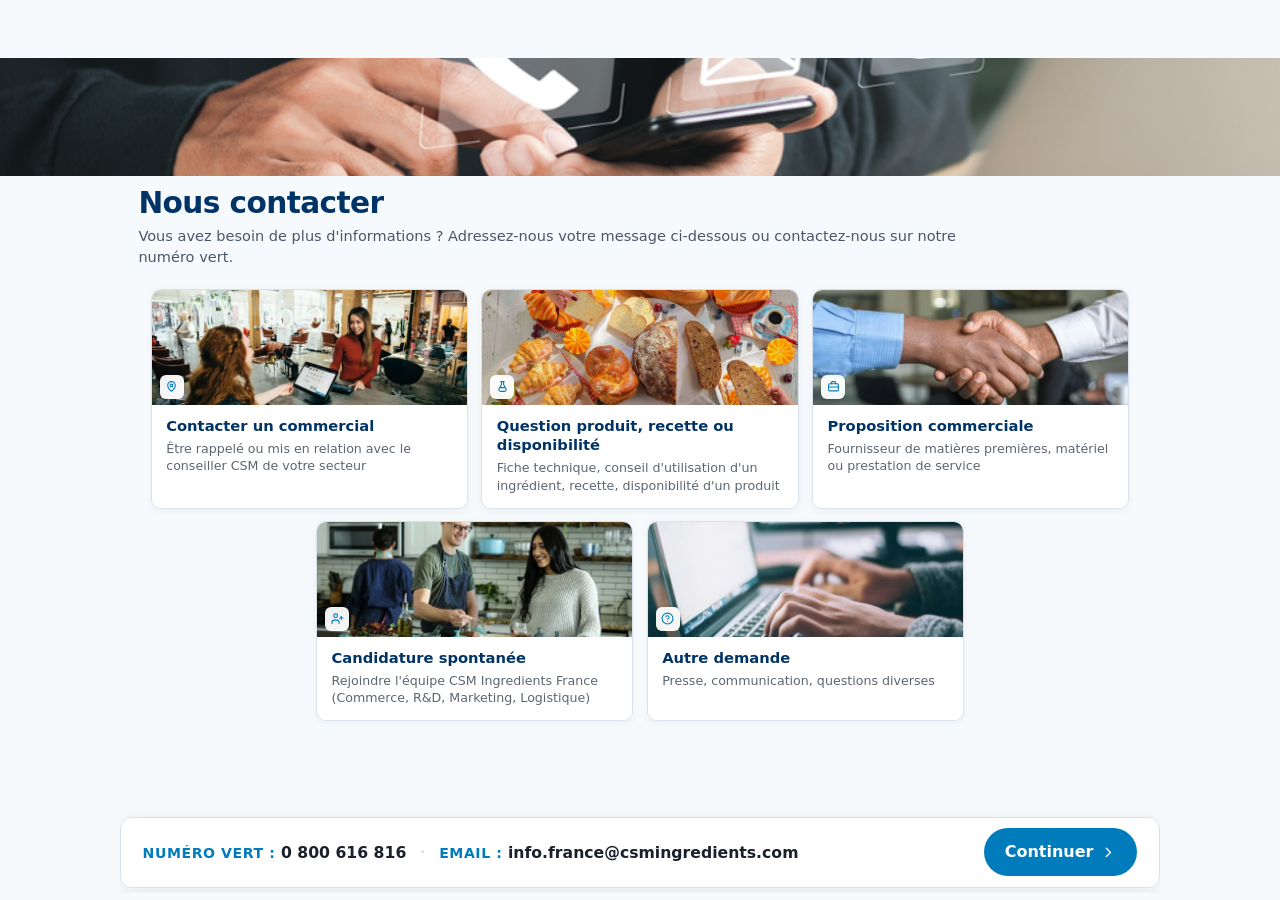
==== contact.html @ 2a38fa0f "Mise à jour formulaire CSM sans carte avec clé Web3Forms" ====
<!DOCTYPE html>
<html lang="fr">
<head>
  <meta charset="UTF-8" />
  <meta name="viewport" content="width=device-width, initial-scale=1.0" />
  <title>Contact | CSM Ingredients France</title>
  <link rel="stylesheet" href="css/contact-form.css?v=prod-60" />
      <style>
    /* Vue Desktop : Tout tient dans la hauteur de l'écran (100vh).
       ZÉRO double scroll de la page : tout est visible directement. */
    @media (min-width: 769px) {
      html, body {
        min-height: 100vh;
        margin: 0;
        padding: 0;
        overflow-x: hidden;
        overflow-y: auto;
      }

      body {
        display: flex;
        flex-direction: column;
        box-sizing: border-box;
      }

      /* Espace vide réservé pour anticiper le header du site CSM (~58px) */
      .csm-site-header-space {
        height: 58px;
        flex-shrink: 0;
        width: 100%;
        background: transparent;
      }

      .csm-contact-hero {
        flex-shrink: 0;
        width: 100%;
        margin: 0;
        overflow: hidden;
      }

      .csm-contact-hero img {
        width: 100%;
        height: 118px; /* Bannière compacte et soignée */
        object-fit: cover;
        object-position: center;
        display: block;
      }

      .csm-contact-page-container {
        flex: 1 1 auto;
        min-height: 0;
        display: flex;
        flex-direction: column;
        max-width: 1080px;
        width: 100%;
        margin: 0 auto;
        padding: 0.45rem 1.25rem 0.45rem; /* Espace modéré et propre sous la bannière */
        box-sizing: border-box;
      }

      #csm-contact-form-root {
        flex: 1 1 auto;
        min-height: 0;
        display: flex;
        flex-direction: column;
        justify-content: center;
        overflow-y: auto;
      }
    }

    @media (min-width: 769px) and (max-height: 820px) {
      .csm-site-header-space {
        height: 32px;
      }
      .csm-contact-hero img {
        height: 75px;
      }
      .csm-contact-page-container {
        padding: 0.2rem 1rem 0.35rem;
      }
    }

    @media (min-width: 769px) and (max-height: 680px) {
      .csm-site-header-space {
        height: 14px;
      }
      .csm-contact-hero img {
        height: 55px;
      }
      .csm-contact-page-container {
        padding: 0.1rem 0.75rem 0.25rem;
      }
    }

    /* Vue Mobile (< 768px) : Défilement naturel au toucher */
    @media (max-width: 768px) {
      .csm-site-header-space {
        height: 0;
        display: none;
      }

      html, body {
        height: auto !important;
        min-height: 100% !important;
        max-height: none !important;
        overflow-x: hidden !important;
        overflow-y: auto !important;
        -webkit-overflow-scrolling: touch !important;
      }

      .csm-contact-hero {
        width: 100%;
        margin: 0 0 0.85rem 0;
        overflow: hidden;
      }

      .csm-contact-hero img {
        width: 100%;
        height: 130px;
        object-fit: cover;
        object-position: center;
        display: block;
      }

      .csm-contact-page-container {
        max-width: 1080px;
        width: 100%;
        margin: 0 auto;
        padding: 0 0.85rem 2rem;
        box-sizing: border-box;
      }
    }
  </style>
</head>
<body>
  <!-- Espace réservé pour anticiper le header du site CSM (~58px) -->
  <div class="csm-site-header-space" aria-hidden="true"></div>

  <!-- 1. En-tête fidèle au site officiel csmingredients.com/france (~60px) -->
  <div class="csm-contact-hero">
    <img src="assets/laptop-contact-form.webp" onerror="this.onerror=null;this.src='assets/contact-banner.png'" alt="CSM Ingredients France - Contact" />
  </div>

  <div class="csm-contact-page-container">
    <!-- Formulaire interactif et carte commerciale -->
    <main id="csm-contact-form-root" data-web3forms-key="30a6ee65-e232-4c5a-8c8c-4e7c9570872c" aria-label="Formulaire de contact CSM Ingredients"></main>
  </div>

  <script>
    // Avertissement si le fichier est ouvert en local sans serveur web
    if (window.location.protocol === 'file:') {
      const warning = document.createElement('div');
      warning.style.cssText = 'margin:1.5rem auto;max-width:1040px;padding:1rem 1.25rem;border:1px solid #b00020;border-radius:10px;background:#fff5f5;color:#7a0015;font-size:0.95rem;line-height:1.5;';
      warning.innerHTML = '<strong>Important :</strong> En ouvrant le fichier directement par double-clic (protocole <code>file://</code>), le navigateur bloque les scripts et les données JSON par sécurité.<br>' +
        'Pour tester en local : lancez <code>demarrer-serveur.bat</code> puis ouvrez <a href="http://127.0.0.1:3000/contact.html" style="color:#b00020;font-weight:700;">http://127.0.0.1:3000/contact.html</a>.';
      document.querySelector('.csm-contact-page-container')?.prepend(warning);
    }
  </script>

  <script type="module">
    if (window.location.protocol === 'file:') throw new Error('Utilisez un serveur local pour tester');

    import { ContactForm } from './js/form.js?v=prod-60';

    async function bootstrap() {
      const configRes = await fetch('data/form-config.json', { cache: 'no-store' }).catch(() => null);
      const config = configRes && configRes.ok ? await configRes.json().catch(() => null) : null;

      const formRoot = document.getElementById('csm-contact-form-root');

      const params = new URLSearchParams(window.location.search);
      let submitUrl = formRoot.dataset.submitUrl || params.get('submitUrl') || params.get('endpoint') || '';
      const web3formsKey = formRoot.dataset.web3formsKey || params.get('key') || params.get('web3forms_key') || params.get('access_key') || '30a6ee65-e232-4c5a-8c8c-4e7c9570872c';
      if (web3formsKey && !submitUrl) {
        submitUrl = 'https://api.web3forms.com/submit';
      }
      const clientLookupUrl = formRoot.dataset.clientLookupUrl || params.get('clientLookupUrl') || params.get('lookupUrl') || '';

      const form = new ContactForm(formRoot, {}, null, { submitUrl, web3formsKey, config, clientLookupUrl });
      form.init();
    }

    bootstrap().catch((err) => {
      console.error('[CSM Contact]', err);
      document.getElementById('csm-contact-form-root').innerHTML =
        '<p role="alert">Le formulaire est momentanément indisponible. Merci de nous contacter directement au 0 800 616 816.</p>';
    });
  </script>
</body>
</html>
---- css/contact-form.css ----
:root {
  --csm-blue: #007cbd;
  --csm-blue-dark: #005a8f;
  --csm-blue-soft: #eef6fb;
  --csm-green: #2e9a4c;
  --csm-green-dark: #1e7538;
  --csm-green-soft: #e8f6ec;
  --csm-technico: #e8b422;
  --csm-technico-dark: #8d6a00;
  --csm-technico-soft: #fbf4d4;
  --csm-chef: #003c61;
  --csm-chef-dark: #002238;
  --csm-chef-soft: #e0f2fe;
  --csm-map-bg: #edf2f7;
  --csm-text: #1a1a1a;
  --csm-muted: #5c6670;
  --csm-border: #d9e2ea;
  --csm-bg: #f7fafc;
  --csm-white: #ffffff;
  --csm-error: #b00020;
  --csm-error-soft: #fdecee;
  --csm-radius: 12px;
  --csm-shadow: 0 8px 24px rgba(0, 44, 73, 0.08);
  --csm-font: "Segoe UI", system-ui, -apple-system, sans-serif;
}

*,
*::before,
*::after {
  box-sizing: border-box;
}

body {
  margin: 0;
  font-family: var(--csm-font);
  color: var(--csm-text);
  background: var(--csm-bg);
  line-height: 1.5;
  -webkit-font-smoothing: auto;
  -moz-osx-font-smoothing: auto;
}

.csm-page {
  max-width: 1200px;
  margin: 0 auto;
  padding: 2rem 1.25rem 4rem;
}

.csm-page__brand {
  display: flex;
  align-items: center;
  gap: 1rem;
  margin-bottom: 2rem;
}

.csm-page__brand img {
  height: 40px;
}

.csm-page__brand p {
  margin: 0;
  color: var(--csm-muted);
  font-size: 0.95rem;
}

.csm-layout {
  display: grid;
  gap: 2rem;
}

@media (min-width: 960px) {
  .csm-layout {
    grid-template-columns: 1fr 320px;
    align-items: start;
  }
}

/* Panneau in-page (pas une popup overlay) */
/* Panneau in-page (sans fond blanc global) */
.csm-modal {
  width: 100%;
  max-width: 1040px;
  margin: 0 auto;
  background: transparent;
  border: none;
  border-radius: 0;
  display: flex;
  flex-direction: column;
  flex: 1 1 auto;
  min-height: 0;
}

.csm-modal::before {
  display: none;
}

.csm-icon {
  width: 1.15rem;
  height: 1.15rem;
  display: block;
  flex-shrink: 0;
}

.csm-modal--wide {
  max-width: 1040px;
}

.csm-modal--success {
  flex: 0 0 auto !important;
  min-height: auto !important;
  width: 100%;
  max-width: 540px;
  margin: 0.5rem auto 1.5rem !important;
  padding: 1.15rem 1.4rem 1.25rem;
  background: var(--csm-white);
  border: 1px solid var(--csm-border);
  border-radius: var(--csm-radius);
  box-shadow: 0 4px 20px rgba(0, 0, 0, 0.06);
  box-sizing: border-box;
  overflow: visible;
}

.csm-contact-form {
  position: relative;
  display: flex;
  flex-direction: column;
  flex: 1 1 auto;
  min-height: 0;
}

.csm-hp {
  position: absolute;
  width: 1px;
  height: 1px;
  padding: 0;
  margin: -1px;
  overflow: hidden;
  clip: rect(0, 0, 0, 0);
  white-space: nowrap;
  border: 0;
}

.csm-wizard__body {
  flex: 1 1 auto;
  min-height: 0;
  max-height: min(540px, calc(100vh - 280px));
  padding: 0.35rem 1.15rem 0.35rem 1.15rem;
  overflow-y: auto;
  overflow-x: hidden;
  scroll-behavior: smooth;
  overscroll-behavior-y: auto;
}

/* Scrollbar raffinée pour le défilement interne */
.csm-wizard__body::-webkit-scrollbar {
  width: 6px;
}
.csm-wizard__body::-webkit-scrollbar-track {
  background: #f1f5f9;
  border-radius: 4px;
}
.csm-wizard__body::-webkit-scrollbar-thumb {
  background: #cbd5e1;
  border-radius: 4px;
}
.csm-wizard__body::-webkit-scrollbar-thumb:hover {
  background: #94a3b8;
}

.csm-wizard__body--map {
  display: flex;
  flex-direction: column;
  padding: 0.15rem 0.85rem 0.25rem;
  overflow: hidden;
  flex: 1 1 auto;
  min-height: 0;
  height: min(540px, calc(100vh - 280px));
  max-height: min(540px, calc(100vh - 280px));
}

.csm-wizard__body--map .csm-wizard__step {
  display: flex;
  flex-direction: column;
  height: 100%;
  min-height: 0;
  flex: 1 1 auto;
}

.csm-wizard__footer {
  position: sticky;
  bottom: 0.25rem;
  z-index: 45;
  display: flex;
  justify-content: space-between;
  align-items: center;
  flex-wrap: nowrap;
  gap: 1.25rem;
  padding: 0.65rem 1.35rem;
  margin-top: 0.25rem;
  margin-bottom: 0.15rem;
  border: 1.5px solid var(--csm-border);
  border-radius: var(--csm-radius);
  background: rgba(255, 255, 255, 0.98);
  backdrop-filter: blur(10px);
  -webkit-backdrop-filter: blur(10px);
  box-shadow: 0 4px 18px rgba(0, 44, 73, 0.08);
  opacity: 1;
  transition: box-shadow 0.25s ease, border-color 0.25s ease;
}

.csm-wizard__footer:hover,
.csm-wizard__footer:focus-within,
.csm-wizard__footer:active {
  opacity: 1;
  box-shadow: 0 10px 28px rgba(0, 44, 73, 0.14);
  border-color: #b5c7d5;
}

.csm-footer-quick-contact {
  display: flex;
  align-items: center;
  flex-wrap: nowrap;
  white-space: nowrap;
  gap: 0.65rem 0.85rem;
  font-size: 0.92rem;
  color: var(--csm-muted);
  flex-shrink: 1;
  min-width: 0;
}

.csm-footer-item {
  display: inline-flex;
  align-items: baseline;
  gap: 0.35rem;
  white-space: nowrap;
  flex-shrink: 1;
}

.csm-footer-label {
  font-weight: 700;
  color: #007cbd;
  font-size: 0.88rem;
  text-transform: uppercase;
  letter-spacing: 0.04em;
  white-space: nowrap;
}

.csm-footer-link {
  color: #1a202c;
  font-weight: 700;
  text-decoration: none;
  font-size: 0.98rem;
  white-space: nowrap;
  transition: color 0.15s ease;
}

.csm-footer-link:hover {
  color: #005a8f;
  text-decoration: underline;
}

.csm-footer-sub {
  font-size: 0.8rem;
  color: #718096;
  white-space: nowrap;
}

.csm-footer-sep {
  color: var(--csm-border);
  font-weight: bold;
}

.csm-footer-actions {
  display: flex;
  align-items: center;
  gap: 0.65rem;
  margin-left: auto;
  flex-shrink: 0;
  white-space: nowrap;
}

.csm-wizard__progress {
  display: flex;
  align-items: center;
  gap: 0;
  margin-top: 0.15rem;
}

.csm-wizard__dot {
  width: 10px;
  height: 10px;
  border-radius: 50%;
  background: var(--csm-border);
  flex-shrink: 0;
  border: none;
  padding: 0;
  display: inline-block;
}

.csm-wizard__dot.is-done {
  background: var(--csm-blue);
  cursor: pointer;
  position: relative;
  transition: transform 0.15s ease, background 0.15s ease, box-shadow 0.15s ease;
}

/* Zone cliquable élargie */
.csm-wizard__dot.is-done::before {
  content: "";
  position: absolute;
  top: -8px;
  left: -8px;
  right: -8px;
  bottom: -8px;
}

.csm-wizard__dot.is-done:hover {
  transform: scale(1.4);
  background: var(--csm-blue-dark);
  box-shadow: 0 0 0 4px rgba(0, 124, 189, 0.25);
}

.csm-wizard__dot.is-done:focus-visible {
  outline: 2px solid var(--csm-blue);
  outline-offset: 2px;
}

.csm-wizard__dot.is-active {
  width: 11px;
  height: 11px;
  background: var(--csm-blue);
  box-shadow: 0 0 0 4px rgba(0, 124, 189, 0.22);
}

.csm-wizard__connector {
  width: 1.35rem;
  height: 2px;
  margin: 0 0.2rem;
  background: var(--csm-border);
  flex-shrink: 0;
}

.csm-wizard__connector.is-done {
  background: var(--csm-blue);
}

.csm-wizard__step-label {
  margin: 0.25rem 0 0;
  font-size: 0.95rem;
  font-weight: 600;
  color: #374151;
}

.csm-wizard__step--forward {
  animation: csm-step-in 0.28s ease-out;
}

.csm-wizard__step--back {
  animation: csm-step-back 0.28s ease-out;
}

@keyframes csm-step-in {
  from { opacity: 0; transform: translateX(12px); }
  to { opacity: 1; transform: none; }
}

@keyframes csm-step-back {
  from { opacity: 0; transform: translateX(-12px); }
  to { opacity: 1; transform: none; }
}

.csm-step-stack {
  display: grid;
  gap: 1rem;
}

.csm-field--inline input {
  max-width: 10rem;
}

.csm-field--compact {
  margin-top: 0.75rem;
}

.csm-wizard__step-name {
  color: var(--csm-blue-dark);
  font-weight: 600;
}

.visually-hidden {
  position: absolute;
  width: 1px;
  height: 1px;
  padding: 0;
  margin: -1px;
  overflow: hidden;
  clip: rect(0, 0, 0, 0);
  border: 0;
}

.csm-contact-form__header {
  padding: 0.15rem 1.15rem 0.15rem;
  flex-shrink: 0;
  border-bottom: none;
}

.csm-contact-form__heading {
  display: flex;
  flex-direction: column;
  align-items: flex-start;
  min-width: 0;
  width: 100%;
}

.csm-contact-form__title-row {
  display: flex;
  align-items: center;
  justify-content: space-between;
  width: 100%;
  gap: 1rem;
  margin-bottom: 0.35rem;
}

.csm-contact-form__title-row .csm-form-main-title {
  margin: 0;
}

.csm-btn-back-header {
  display: inline-flex;
  align-items: center;
  gap: 0.45rem;
  padding: 0.45rem 0.95rem;
  font-size: 0.92rem;
  font-weight: 600;
  color: #003366;
  background: #f0f5fa;
  border: 1px solid #c9d8e5;
  border-radius: var(--csm-radius-sm);
  cursor: pointer;
  transition: all 0.2s ease;
  white-space: nowrap;
}

.csm-btn-back-header:hover {
  background: #e2edf7;
  color: #002244;
  border-color: #a8c1d8;
  transform: translateX(-2px);
}

.csm-btn-back-header svg {
  width: 1.05rem;
  height: 1.05rem;
}

.csm-form-main-title {
  margin: 0 0 0.25rem 0;
  font-size: 1.85rem;
  font-weight: 700;
  line-height: 1.2;
  color: #003366;
  letter-spacing: -0.02em;
}

.csm-contact-form__intro {
  margin: 0 0 0.2rem 0;
  font-size: 0.91rem;
  color: #4a5568;
  line-height: 1.45;
  max-width: 850px;
}

.csm-contact-form__hint {
  margin: 0;
  color: var(--csm-muted);
}

.csm-contact-form__section {
  border: 0;
  margin: 0.4rem 0 0;
  padding: 0;
}

.csm-contact-form__section legend {
  font-weight: 600;
  font-size: 1.05rem;
  margin-bottom: 0.85rem;
  padding: 0;
}

/* ==========================================================================
   Grille visuelle élégante des 5 cartes d'introduction
   Image en haut, titre au milieu, description en bas sur fond blanc
   ========================================================================== */
.csm-intent-grid {
  display: grid;
  gap: 0.75rem;
  grid-template-columns: repeat(auto-fit, minmax(210px, 1fr));
}

.csm-intent-grid--compact {
  grid-template-columns: 1fr;
  gap: 0.5rem;
}

.csm-intent-grid--compact .csm-intent-card {
  padding: 0.85rem 1rem;
}

.csm-intent-grid--topics {
  grid-template-columns: 1fr;
  gap: 0.45rem;
}

@media (min-width: 560px) {
  .csm-intent-grid--topics {
    grid-template-columns: repeat(2, minmax(0, 1fr));
  }
}

@media (min-width: 860px) {
  .csm-intent-grid--topics {
    grid-template-columns: repeat(3, minmax(0, 1fr));
  }
}

.csm-intent-grid--topics .csm-intent-card {
  padding: 0.75rem 0.9rem;
  min-width: 0;
}

.csm-intent-grid--topics .csm-intent-card__desc {
  font-size: 0.8rem;
  line-height: 1.35;
}

.csm-intent-card {
  position: relative;
  display: flex;
  align-items: flex-start;
  gap: 0.75rem;
  padding: 1rem;
  border: 1.5px solid var(--csm-border);
  border-radius: var(--csm-radius);
  cursor: pointer;
  transition: border-color 0.15s ease, background 0.15s ease, box-shadow 0.15s ease;
  background: var(--csm-white);
}

.csm-intent-card:hover {
  border-color: var(--csm-blue);
  box-shadow: 0 4px 12px rgba(0, 124, 189, 0.08);
}

.csm-intent-card.is-selected {
  border-color: var(--csm-blue);
  background: var(--csm-blue-soft);
  box-shadow: none;
}

.csm-intent-card input {
  position: absolute;
  opacity: 0;
  inset: 0;
  cursor: pointer;
}

.csm-intent-card:focus-within {
  outline: 2px solid var(--csm-blue);
  outline-offset: 2px;
}

.csm-intent-card__icon {
  width: 2.25rem;
  height: 2.25rem;
  border-radius: 8px;
  background: var(--csm-blue-soft);
  color: var(--csm-blue);
  display: grid;
  place-items: center;
  flex-shrink: 0;
}

.csm-intent-card.is-selected .csm-intent-card__icon {
  background: var(--csm-blue);
  color: var(--csm-white);
}

.csm-intent-card__icon .csm-icon,
.csm-mode-card__icon .csm-icon {
  width: 1.2rem;
  height: 1.2rem;
}

.csm-intent-card__text {
  display: grid;
  gap: 0.15rem;
  min-width: 0;
}

.csm-intent-card__label {
  font-weight: 600;
  line-height: 1.3;
}

.csm-intent-card__desc {
  font-size: 0.875rem;
  color: var(--csm-muted);
}


/* ==========================================================================
   Grille visuelle des 5 cartes d'introduction en 3 - 2
   Moins haut, plus large, centré et compact pour tenir parfaitement dans l'écran
   ========================================================================== */
.csm-intent-grid--visual {
  display: flex;
  flex-wrap: wrap;
  justify-content: center;
  gap: 0.75rem 0.85rem;
  margin-top: 0.25rem;
  max-width: 980px;
  margin-left: auto;
  margin-right: auto;
  width: 100%;
  box-sizing: border-box;
}

label.csm-intent-card.csm-intent-card--visual,
.csm-intent-card--visual {
  position: relative;
  display: flex !important;
  flex-direction: column !important;
  align-items: stretch !important;
  gap: 0 !important;
  padding: 0 !important;
  margin: 0 !important;
  flex: 0 0 calc(33.333% - 0.6rem);
  max-width: calc(33.333% - 0.6rem);
  width: calc(33.333% - 0.6rem);
  border: 1.5px solid var(--csm-border);
  border-radius: 10px;
  background: #ffffff !important;
  cursor: pointer;
  overflow: hidden !important;
  box-shadow: 0 2px 8px rgba(0, 44, 73, 0.05);
  transition: transform 0.2s ease, border-color 0.2s ease, box-shadow 0.2s ease;
  user-select: none;
  box-sizing: border-box;
}

label.csm-intent-card.csm-intent-card--visual:hover,
.csm-intent-card--visual:hover {
  transform: translateY(-3px);
  border-color: var(--csm-blue, #007cbd) !important;
  box-shadow: 0 8px 20px rgba(0, 124, 189, 0.16) !important;
}

label.csm-intent-card.csm-intent-card--visual.is-selected,
.csm-intent-card--visual.is-selected {
  border-color: var(--csm-blue, #007cbd) !important;
  background: #ffffff !important;
  box-shadow: 0 0 0 3px rgba(0, 124, 189, 0.26), 0 6px 18px rgba(0, 124, 189, 0.14) !important;
}

label.csm-intent-card.csm-intent-card--visual input,
.csm-intent-card--visual input {
  position: absolute;
  opacity: 0;
  inset: 0;
  cursor: pointer;
  z-index: 5;
}

.csm-intent-card--visual .csm-intent-card__media {
  position: relative;
  width: 100%;
  height: 115px;
  margin: 0;
  padding: 0;
  background: #e2e8f0;
  overflow: hidden;
  flex-shrink: 0;
  border-top-left-radius: 8.5px;
  border-top-right-radius: 8.5px;
}

.csm-intent-card--visual .csm-intent-card__img {
  width: 100%;
  height: 100%;
  object-fit: cover;
  object-position: center;
  display: block;
  margin: 0;
  padding: 0;
  border: 0;
  transition: transform 0.3s ease;
}

.csm-intent-card--visual:hover .csm-intent-card__img {
  transform: scale(1.05);
}

.csm-intent-card--visual .csm-intent-card__media-badge {
  position: absolute;
  bottom: 6px;
  left: 8px;
  z-index: 2;
  display: inline-flex;
  align-items: center;
  justify-content: center;
  width: 24px;
  height: 24px;
  border-radius: 6px;
  background: rgba(255, 255, 255, 0.95);
  color: var(--csm-blue, #007cbd);
  box-shadow: 0 2px 6px rgba(0, 0, 0, 0.16);
  backdrop-filter: blur(4px);
}

.csm-intent-card--visual .csm-intent-card__media-badge .csm-icon {
  width: 13px;
  height: 13px;
}

.csm-intent-card--visual .csm-intent-card__check {
  position: absolute;
  top: 6px;
  right: 8px;
  z-index: 3;
  display: none;
  align-items: center;
  justify-content: center;
  width: 22px;
  height: 22px;
  border-radius: 50%;
  background: var(--csm-blue, #007cbd);
  color: #ffffff;
  box-shadow: 0 2px 8px rgba(0, 0, 0, 0.25);
}

.csm-intent-card--visual .csm-intent-card__check .csm-icon {
  width: 13px;
  height: 13px;
}

.csm-intent-card--visual.is-selected .csm-intent-card__check {
  display: inline-flex;
}

.csm-intent-card--visual .csm-intent-card__body {
  display: flex;
  flex-direction: column;
  padding: 0.70rem 0.90rem 0.85rem;
  background: #ffffff !important;
  flex: 1 1 auto;
  box-sizing: border-box;
}

.csm-intent-card--visual .csm-intent-card__label {
  font-size: 0.92rem;
  font-weight: 700;
  color: #003366;
  line-height: 1.3;
  margin: 0 0 0.3rem 0;
  transition: color 0.18s ease;
}

.csm-intent-card--visual.is-selected .csm-intent-card__label {
  color: var(--csm-blue, #007cbd);
}

.csm-intent-card--visual .csm-intent-card__desc {
  font-size: 0.79rem;
  color: #5c6670;
  line-height: 1.38;
  margin: 0;
}

@media (max-width: 768px) {
  label.csm-intent-card.csm-intent-card--visual,
  .csm-intent-card--visual {
    flex: 0 0 calc(50% - 0.45rem);
    max-width: calc(50% - 0.45rem);
    width: calc(50% - 0.45rem);
  }
}

@media (max-width: 480px) {
  .csm-intent-grid--visual {
    gap: 0.6rem;
  }
  label.csm-intent-card.csm-intent-card--visual,
  .csm-intent-card--visual {
    flex: 0 0 100%;
    max-width: 100%;
    width: 100%;
  }
  .csm-intent-card--visual .csm-intent-card__media {
    height: 85px;
  }
}


.csm-contact-form__dynamic {
  margin-top: 1.5rem;
  display: grid;
  gap: 1.25rem;
}

.csm-field {
  display: flex;
  flex-direction: column;
  gap: 0.25rem;
}

.csm-field[hidden] {
  display: none;
}

.csm-field label {
  font-weight: 600;
  font-size: 0.92rem;
  color: #1e293b;
  margin: 0;
}

.csm-field input,
.csm-field select,
.csm-field textarea {
  width: 100%;
  padding: 0.6rem 0.8rem;
  border: 1.5px solid var(--csm-border);
  border-radius: 8px;
  font: inherit;
  font-size: 0.95rem;
  background: var(--csm-white);
  box-sizing: border-box;
}

.csm-field input:focus,
.csm-field select:focus,
.csm-field textarea:focus {
  outline: 2px solid var(--csm-blue);
  outline-offset: 1px;
  border-color: var(--csm-blue);
}

.csm-field.is-invalid > label {
  color: var(--csm-error);
}

.csm-field.is-invalid input:not([type="checkbox"]):not([type="radio"]),
.csm-field.is-invalid select,
.csm-field.is-invalid textarea {
  border-color: var(--csm-error);
  background: var(--csm-error-soft);
}

.csm-field.is-invalid input:not([type="checkbox"]):not([type="radio"]):focus,
.csm-field.is-invalid select:focus,
.csm-field.is-invalid textarea:focus {
  outline: 2px solid var(--csm-error);
  outline-offset: 1px;
  border-color: var(--csm-error);
}

.csm-field--checkbox.is-invalid label {
  outline: 2px solid var(--csm-error);
  outline-offset: 3px;
  border-radius: 8px;
  background: var(--csm-error-soft);
}

.csm-field--attachments.is-invalid .csm-attachment-drop {
  border-color: var(--csm-error);
  background: var(--csm-error-soft);
}

.csm-intent-grid.is-invalid .csm-intent-card {
  border-color: var(--csm-error);
}

.csm-intent-grid.is-invalid .csm-intent-card:hover {
  border-color: var(--csm-error);
  box-shadow: 0 4px 12px rgba(176, 0, 32, 0.1);
}

.csm-intent-grid.is-invalid .csm-intent-card:focus-within {
  outline: 2px solid var(--csm-error);
}

.csm-contact-mode__choices.is-invalid .csm-mode-card {
  border-color: var(--csm-error);
}

.csm-contact-mode__choices.is-invalid .csm-mode-card:hover {
  border-color: var(--csm-error);
  box-shadow: 0 4px 12px rgba(176, 0, 32, 0.1);
}

.csm-zone-intro.is-invalid > label,
.csm-zone-search-header.is-invalid .csm-zone-search-title {
  color: var(--csm-error);
}

.csm-zone-intro.is-invalid .csm-zone-intro__input,
.csm-zone-search-header.is-invalid .csm-zone-search-input {
  border-color: var(--csm-error);
  background: var(--csm-error-soft);
}

.csm-zone-intro.is-invalid .csm-zone-intro__input:focus {
  outline: 2px solid var(--csm-error);
  outline-offset: 1px;
  border-color: var(--csm-error);
}

.csm-map-container.is-invalid {
  border-color: var(--csm-error);
  box-shadow: 0 0 0 2px rgba(176, 0, 32, 0.18);
}

.csm-field__help {
  margin: 0.2rem 0 0 0;
  font-size: 0.8rem;
  color: #64748b;
  line-height: 1.3;
}

.csm-field--followup {
  margin-top: -0.15rem;
}

.csm-commande-block {
  display: flex;
  flex-direction: column;
  gap: 0.35rem;
}

.csm-commande-block .csm-field__help {
  margin: 0;
}

.csm-optional {
  font-weight: 400;
  color: var(--csm-muted);
  font-size: 0.85em;
}

.csm-field--attachments {
  margin-top: 0.25rem;
}

.csm-attachment-drop {
  position: relative;
  display: flex;
  align-items: center;
  justify-content: center;
  min-height: 3rem;
  margin-top: 0.35rem;
  border: 1.5px dashed var(--csm-border);
  border-radius: 10px;
  background: var(--csm-bg);
  transition: border-color 0.15s ease, background 0.15s ease;
}

.csm-attachment-drop:hover {
  border-color: var(--csm-blue);
  background: #f5fafd;
}

.csm-attachment-drop input[type="file"] {
  position: absolute;
  inset: 0;
  opacity: 0;
  cursor: pointer;
  width: 100%;
  height: 100%;
}

.csm-attachment-drop__label {
  display: inline-flex;
  align-items: center;
  gap: 0.4rem;
  font-size: 0.88rem;
  font-weight: 600;
  color: var(--csm-blue);
  pointer-events: none;
}

.csm-attachment-drop__label .csm-icon {
  width: 1.05rem;
  height: 1.05rem;
}

.csm-attachment-list {
  list-style: none;
  margin: 0.65rem 0 0;
  padding: 0;
  display: grid;
  gap: 0.35rem;
}

.csm-attachment-item {
  display: grid;
  grid-template-columns: auto 1fr auto auto;
  align-items: center;
  gap: 0.45rem;
  padding: 0.45rem 0.55rem;
  border: 1px solid var(--csm-border);
  border-radius: 8px;
  background: var(--csm-white);
  font-size: 0.82rem;
}

.csm-attachment-item__icon .csm-icon {
  width: 1rem;
  height: 1rem;
  color: var(--csm-muted);
}

.csm-attachment-item__name {
  overflow: hidden;
  text-overflow: ellipsis;
  white-space: nowrap;
  min-width: 0;
}

.csm-attachment-item__size {
  color: var(--csm-muted);
  font-size: 0.75rem;
  white-space: nowrap;
}

.csm-attachment-item__remove {
  display: inline-grid;
  place-items: center;
  padding: 0.2rem;
  border: 0;
  background: transparent;
  color: var(--csm-muted);
  cursor: pointer;
  border-radius: 6px;
}

.csm-attachment-item__remove:hover {
  color: var(--csm-blue-dark);
  background: var(--csm-bg);
}

.csm-attachment-item__remove .csm-icon {
  width: 0.95rem;
  height: 0.95rem;
}

.csm-field-row {
  display: grid;
  gap: 1rem;
  grid-template-columns: 1fr 1fr;
}

@media (max-width: 640px) {
  .csm-field-row {
    grid-template-columns: 1fr;
  }
}

.csm-field--checkbox label {
  display: flex;
  gap: 0.6rem;
  align-items: flex-start;
  font-weight: 400;
}

.csm-field--checkbox input {
  width: auto;
  margin-top: 0.2rem;
}

.csm-map-section {
  flex: 1;
  display: flex;
  flex-direction: column;
  min-height: 0;
  gap: 0.5rem;
}

.csm-terrain-main {
  flex: 1 1 auto;
  display: flex;
  flex-direction: column;
  min-height: 0;
  overflow: hidden;
}

.csm-zone-search-header {
  flex-shrink: 0;
  padding: 0.25rem 0.2rem 0.85rem;
  margin-bottom: 0.85rem;
  border-bottom: 1.5px solid var(--csm-border);
}

.csm-zone-search-label {
  display: flex;
  align-items: baseline;
  justify-content: space-between;
  gap: 0.5rem;
  margin-bottom: 0.45rem;
}

.csm-zone-search-title {
  display: inline-flex;
  align-items: center;
  gap: 0.45rem;
  font-weight: 700;
  font-size: 1.02rem;
  color: #1e293b;
}

.csm-zone-search-title .csm-icon {
  width: 1.15rem;
  height: 1.15rem;
  color: var(--csm-blue);
}

.csm-zone-search-input-wrap {
  width: 100%;
}

.csm-zone-search-input {
  width: 100%;
  box-sizing: border-box;
  padding: 0.75rem 0.95rem;
  border: 1.5px solid var(--csm-border);
  border-radius: 8px;
  font: inherit;
  font-size: 1.08rem;
  font-weight: 700;
  color: #0f172a;
  background: var(--csm-white);
  transition: border-color 0.15s ease, box-shadow 0.15s ease;
}

.csm-zone-search-input:focus {
  outline: 2px solid var(--csm-blue);
  outline-offset: 1px;
  border-color: var(--csm-blue);
  box-shadow: 0 0 0 3px rgba(0, 124, 189, 0.12);
}

.csm-zone-intro {
  flex-shrink: 0;
}

.csm-map-legend {
  position: absolute;
  top: auto;
  right: auto;
  bottom: 0.75rem;
  left: 0.75rem;
  z-index: 2;
  display: flex;
  flex-wrap: wrap;
  gap: 0.6rem 1.25rem;
  padding: 0.45rem 0.85rem;
  border: 1px solid #cbd5e1;
  border-radius: 8px;
  background: #ffffff;
  font-size: 0.88rem;
  font-weight: 600;
  color: #334155;
  box-shadow: 0 2px 8px rgba(0, 0, 0, 0.08);
  pointer-events: none;
}

.csm-map-legend__item {
  display: inline-flex;
  align-items: center;
  gap: 0.5rem;
}

.csm-map-legend__dot {
  width: 0.75rem;
  height: 0.75rem;
  border-radius: 50%;
  border: 0;
  box-shadow: 0 1px 3px rgba(0,0,0,0.2);
  flex-shrink: 0;
}

.csm-map-legend__dot--terrain {
  background: var(--csm-green);
}

.csm-map-legend__dot--technico {
  background: var(--csm-technico);
}

.csm-map-legend__dot--chef,
.csm-map-legend__dot--responsable {
  background: var(--csm-chef);
}

.csm-map-stage {
  position: relative;
  flex: 1 1 auto;
  min-height: 0;
  height: 100%;
  border-radius: var(--csm-radius);
}

.csm-map-layer {
  display: none;
  flex-direction: column;
  min-height: 0;
  height: 100%;
  background: var(--csm-white);
  border: 1px solid var(--csm-border);
  border-radius: var(--csm-radius);
  box-shadow: 0 4px 20px rgba(26, 43, 51, 0.06);
  transform: none !important;
  will-change: auto !important;
  backface-visibility: visible !important;
}

.csm-map-section--view-terrain .csm-map-layer--terrain {
  display: flex;
  pointer-events: auto;
}

.csm-map-section--view-terrain .csm-map-layer--industrie {
  display: none;
  pointer-events: none;
}

.csm-map-section--view-industrie .csm-map-layer--industrie {
  display: flex;
  pointer-events: auto;
  background: #f7f9fa;
}

.csm-map-section--view-industrie .csm-map-layer--terrain {
  display: none;
  pointer-events: none;
}

.csm-map-layout {
  display: grid;
  gap: 0.65rem 1rem;
  grid-template-columns: minmax(0, 1.72fr) minmax(0, 1fr);
  flex: 1 1 auto;
  min-height: 0;
  height: 100%;
  align-items: stretch;
  padding: 0.25rem 0.5rem 0.25rem;
}

.csm-map-frame {
  position: relative;
  min-width: 0;
  min-height: 0;
  height: 100%;
}

.csm-industrie-sheet {
  display: flex;
  flex-direction: column;
  flex: 1;
  min-height: 0;
  overflow: auto;
  padding: 0.7rem 0.85rem 0.85rem;
}

.csm-industrie-sheet__header {
  flex-shrink: 0;
  padding: 0.2rem 0.5rem 0.75rem;
  text-align: center;
  max-width: 480px;
  margin: 0 auto;
  width: 100%;
}

.csm-industrie-sheet__header .csm-contact-card__label,
.csm-industrie-sheet__header .csm-contact-panel__count {
  text-align: center;
}

.csm-industrie-layout {
  display: flex;
  flex-direction: column;
  gap: 1rem;
  flex: 1;
  min-height: 0;
}

.csm-industrie-layout--single {
  max-width: 480px;
  width: 100%;
  margin: 0 auto;
}

.csm-industrie-layout--single .csm-industrie-group--main .csm-contact-panel__list--industrie {
  display: block;
  grid-template-columns: none;
}

.csm-industrie-layout--single .csm-contact-card {
  max-width: 100%;
}

.csm-industrie-secondary {
  display: grid;
  grid-template-columns: minmax(0, 1fr) minmax(0, 1fr);
  gap: 1.15rem;
  align-items: start;
}

.csm-industrie-group {
  display: flex;
  flex-direction: column;
  min-width: 0;
}

.csm-industrie-group--grands-comptes {
  background: #f0f7ff;
  border: 1.5px solid #bfdbfe;
  border-radius: 12px;
  padding: 1rem 1rem 0.65rem;
}

.csm-industrie-group--grands-comptes .csm-industrie-group__title {
  color: #1d4ed8;
  font-size: 0.95rem;
  font-weight: 800;
  text-transform: uppercase;
  letter-spacing: 0.05em;
  margin: 0 0 0.85rem;
  padding-bottom: 0.45rem;
  border-bottom: 2px solid #93c5fd;
}

.csm-industrie-group--gms {
  background: #faf5ff;
  border: 1.5px solid #e9d5ff;
  border-radius: 12px;
  padding: 1rem 1rem 0.65rem;
}

.csm-industrie-group--gms .csm-industrie-group__title {
  color: #7e22ce;
  font-size: 0.95rem;
  font-weight: 800;
  text-transform: uppercase;
  letter-spacing: 0.05em;
  margin: 0 0 0.85rem;
  padding-bottom: 0.45rem;
  border-bottom: 2px solid #d8b4fe;
}

.csm-industrie-group__title {
  margin: 0 0 0.5rem;
  font-size: 0.95rem;
  font-weight: 800;
  text-transform: uppercase;
  letter-spacing: 0.04em;
  color: #005a8f;
}

.csm-contact-card__label {
  margin: 0 0 0.25rem;
  font-size: 0.92rem;
  font-weight: 800;
  text-transform: uppercase;
  letter-spacing: 0.04em;
  color: #007cbd;
}

.csm-industrie-group--main .csm-contact-panel__list--industrie {
  grid-template-columns: repeat(3, minmax(0, 1fr));
}

.csm-industrie-group .csm-contact-panel__list {
  flex: none;
  overflow: visible;
  min-height: 0;
}

.csm-industrie-group--side .csm-contact-panel__list--industrie {
  grid-template-columns: 1fr;
}

.csm-industrie-sheet--empty {
  display: grid;
  place-items: center;
  height: 100%;
  padding: 2rem;
  text-align: center;
}

@media (max-width: 820px) {
  .csm-map-stage {
    min-height: auto;
  }

  .csm-map-layout {
  display: grid;
  gap: 0.65rem 1rem;
  grid-template-columns: minmax(0, 1.72fr) minmax(0, 1fr);
  flex: 1 1 auto;
  min-height: 0;
  height: 100%;
  align-items: stretch;
  padding: 0.25rem 0.5rem 0.25rem;
}

  .csm-map-layout .csm-contact-panel {
    order: 1;
    width: 100%;
  }

  .csm-map-layout .csm-map-frame {
    order: 2;
    min-height: 240px;
    height: 260px;
  }

  .csm-map-container {
    min-height: 240px;
    height: 260px;
  }

  .csm-contact-panel__list {
    max-height: 380px;
  }

  .csm-contact-panel__list--industrie {
    grid-template-columns: 1fr !important;
  }

  .csm-industrie-layout,
  .csm-industrie-secondary {
    grid-template-columns: 1fr;
  }

  .csm-industrie-secondary {
    display: grid;
  }
}

@media (max-width: 480px) {
  .csm-contact-card__actions-row {
    flex-wrap: nowrap;
    gap: 0.25rem;
  }

  .csm-action-btn--tel {
    flex: 0 1 auto;
    font-size: 0.75rem;
    padding: 0.25rem 0.35rem;
  }

  .csm-btn-callback-cta {
    flex: 1 1 auto;
    min-width: 0;
    font-size: 0.75rem;
    padding: 0.25rem 0.35rem;
  }
}

.csm-map-container {
  background: var(--csm-map-bg);
  border: 1px solid #cbd5e1;
  border-radius: 10px;
  overflow: hidden;
  height: 100%;
  min-height: 0;
  box-shadow: inset 0 1px 3px rgba(0, 0, 0, 0.04);
}

.csm-map-container:focus,
.csm-map-container:focus-within,
.csm-map-container svg:focus {
  outline: none;
}

.csm-map-container,
.csm-map-container svg {
  touch-action: manipulation;
}

.csm-map-container svg {
  display: block;
  width: 100%;
  height: 100%;
  object-fit: contain;
}

.csm-contact-panel__switcher-header {
  margin-bottom: 0.5rem;
  flex-shrink: 0;
}

.csm-switcher-note {
  margin: 0 0 0.35rem 0;
  font-size: 0.78rem;
  font-weight: 600;
  color: var(--csm-muted);
  text-align: center;
}

.csm-industrie-sheet__switcher-header {
  max-width: 380px;
  margin: 0 auto 0.75rem;
  width: 100%;
  flex-shrink: 0;
}

.csm-panel-switcher {
  display: grid;
  grid-template-columns: 1fr 1fr;
  gap: 0.25rem;
  padding: 0.25rem;
  border: 1px solid var(--csm-border);
  border-radius: 9px;
  background: #f1f5f9;
  flex-shrink: 0;
  position: relative;
  z-index: 5;
  margin: 0;
}

.csm-panel-switcher__btn {
  display: inline-flex;
  align-items: center;
  justify-content: center;
  gap: 0.45rem;
  padding: 0.45rem 0.75rem;
  border: 0;
  border-radius: 7px;
  background: transparent;
  font: inherit;
  font-size: 0.88rem;
  font-weight: 700;
  color: #4b5563;
  cursor: pointer;
  transition: all 0.15s ease;
}

.csm-panel-switcher__btn .csm-icon {
  width: 1.05rem;
  height: 1.05rem;
  flex-shrink: 0;
}

.csm-panel-switcher__btn:hover {
  color: var(--csm-blue-dark);
}

.csm-panel-switcher__btn.is-active {
  background: var(--csm-white);
  color: var(--csm-blue-dark);
  box-shadow: 0 1px 4px rgba(26, 43, 51, 0.12);
}

.csm-contact-panel {
  display: flex;
  flex-direction: column;
  min-width: 0;
  min-height: 0;
  height: 100%;
  overflow: hidden;
  border: 0;
  border-radius: 0;
  background: transparent;
}

#terrain-contact-panel-body {
  flex: 1;
  min-height: 0;
  display: flex;
  flex-direction: column;
  overflow: hidden;
}

.csm-contact-panel__section {
  display: flex;
  flex-direction: column;
  flex: 1;
  min-height: 0;
  overflow: hidden;
}

.csm-contact-panel__section--industrie {
  background: #f7f9fa;
}

.csm-contact-panel__section--empty {
  flex: 1;
  display: grid;
  place-items: center;
  padding: 1rem;
  text-align: center;
}

.csm-contact-panel__section--industrie .csm-contact-card__fonction {
  color: #5a6a72;
}

.csm-contact-panel__subsection {
  border-top: 1px dashed var(--csm-border);
  padding-top: 0.45rem;
}

.csm-contact-panel__subsection-title {
  margin: 0 0 0.4rem;
  padding: 0 0.7rem;
  font-size: 0.72rem;
  font-weight: 600;
  text-transform: uppercase;
  letter-spacing: 0.03em;
  color: var(--csm-muted);
}

.csm-contact-card__badge {
  margin: 0.1rem 0 0;
  font-size: 0.68rem;
  font-weight: 700;
  text-transform: uppercase;
  letter-spacing: 0.03em;
  color: var(--csm-blue);
}

.csm-contact-panel__empty {
  display: grid;
  place-items: center;
  justify-items: center;
  padding: 1.5rem 1rem;
  text-align: center;
  gap: 0.6rem;
}

.csm-contact-panel__empty .csm-icon {
  width: 2rem;
  height: 2rem;
  color: var(--csm-blue);
  opacity: 0.85;
}

.csm-contact-panel__empty .csm-contact-form__hint {
  font-size: 0.98rem;
  font-weight: 500;
  color: #334155;
  line-height: 1.5;
  max-width: 320px;
}

.csm-contact-panel__header {
  flex-shrink: 0;
  padding: 0.15rem 0.15rem 0.45rem;
  border-bottom: 0;
}

.csm-contact-panel__count {
  margin: 0;
  font-size: 1rem;
  font-weight: 700;
  color: #1e293b;
  white-space: normal;
  line-height: 1.35;
}

.csm-contact-panel__list {
  list-style: none;
  margin: 0;
  padding: 0;
  overflow-x: hidden;
  overflow-y: auto;
  flex: 1 1 auto;
  min-height: 0;
  max-height: 480px;
  display: grid;
  gap: 0;
  align-content: start;
  scrollbar-width: thin;
  scrollbar-color: var(--csm-border) transparent;
}

.csm-contact-panel__list::-webkit-scrollbar {
  width: 6px;
}

.csm-contact-panel__list::-webkit-scrollbar-thumb {
  background: var(--csm-border);
  border-radius: 999px;
}

.csm-contact-panel__list--industrie {
  grid-template-columns: repeat(2, minmax(0, 1fr));
  align-content: start;
  gap: 0.85rem 1.25rem;
}

.csm-contact-panel__list li {
  margin: 0;
}

.csm-contact-card {
  background: #ffffff;
  border: 1px solid var(--csm-border);
  border-radius: 10px;
  padding: 0.85rem 1rem;
  width: 100%;
  min-width: 0;
  box-sizing: border-box;
  text-align: left;
  box-shadow: 0 1px 4px rgba(0, 0, 0, 0.04);
  transition: background 0.2s ease, box-shadow 0.2s ease;
}

.csm-contact-card--compact {
  padding: 0.8rem 0.95rem;
  background: #ffffff;
  border: 1px solid var(--csm-border);
  border-radius: 9px;
  margin-bottom: 0.65rem;
  box-shadow: 0 1px 3px rgba(0, 0, 0, 0.03);
}

.csm-contact-card--terrain,
.csm-contact-card--technico,
.csm-contact-card--featured {
  background: #ffffff;
}

.csm-contact-card__top {
  display: flex;
  justify-content: space-between;
  align-items: center;
  flex-wrap: wrap;
  gap: 0.4rem;
  margin-bottom: 0.15rem;
}

.csm-contact-card__meta-row {
  display: flex;
  align-items: center;
  gap: 0.45rem;
  margin: 0.1rem 0 0.45rem;
  flex-wrap: nowrap;
}

.csm-contact-card__meta-row .csm-contact-card__badge {
  margin: 0;
  flex-shrink: 0;
}

.csm-contact-card__meta-row .csm-contact-card__fonction {
  margin: 0;
  font-size: 0.86rem;
  font-weight: 600;
  color: #4b5563;
  line-height: 1.25;
  white-space: nowrap;
  overflow: hidden;
  text-overflow: ellipsis;
}

.csm-contact-card--grands-comptes {
  border-left: 4.5px solid #2563eb !important;
  background: #ffffff;
  border-color: #bfdbfe;
}

.csm-contact-card--chef {
  background: #ffffff;
  border: 1px solid var(--csm-border);
}

.csm-contact-card__badge {
  display: inline-flex;
  align-items: center;
  padding: 0.18rem 0.55rem !important;
  border-radius: 999px !important;
  font-size: 0.68rem !important;
  font-weight: 800 !important;
  text-transform: uppercase !important;
  letter-spacing: 0.04em !important;
  white-space: nowrap !important;
  line-height: 1.2 !important;
  flex-shrink: 0;
}

/* Commercial (Vert) */
.csm-contact-card__badge--commercial,
.csm-contact-card__badge--terrain,
.csm-contact-card--terrain .csm-contact-card__badge {
  background: #15803d !important;
  color: #ffffff !important;
  border: none !important;
}

/* Technico-commercial (Or / Ambre) */
.csm-contact-card__badge--technico,
.csm-contact-card--technico .csm-contact-card__badge {
  background: #d97706 !important;
  color: #ffffff !important;
  border: none !important;
}

/* Responsable régional (Bleu foncé) */
.csm-contact-card__badge--responsable,
.csm-contact-card__badge--chef,
.csm-contact-card--chef .csm-contact-card__badge,
.csm-contact-card--responsable .csm-contact-card__badge {
  background: #003c61 !important;
  color: #ffffff !important;
  border: none !important;
}

/* Contact principal industrie */
.csm-contact-card__badge--principal,
.csm-contact-card--featured .csm-contact-card__badge--principal {
  background: var(--csm-blue-dark) !important;
  color: #ffffff !important;
  border: none !important;
}

.csm-contact-card--grands-comptes .csm-contact-card__name {
  color: #1e3a8a !important;
}

.csm-contact-card--grands-comptes .csm-contact-card__badge {
  background: #dbeafe !important;
  color: #1d4ed8 !important;
  border: 1px solid #bfdbfe !important;
  padding: 0.2rem 0.65rem !important;
  border-radius: 999px !important;
  font-size: 0.72rem !important;
  font-weight: 800 !important;
  text-transform: uppercase !important;
  letter-spacing: 0.04em !important;
  white-space: nowrap !important;
}

.csm-contact-card--gms {
  border-left: 4.5px solid #9333ea !important;
  background: #ffffff;
  border-color: #e9d5ff;
}

.csm-contact-card--gms .csm-contact-card__name {
  color: #581c87 !important;
}

.csm-contact-card--gms .csm-contact-card__badge {
  background: #f3e8ff !important;
  color: #7e22ce !important;
  border: 1px solid #e9d5ff !important;
  padding: 0.2rem 0.65rem !important;
  border-radius: 999px !important;
  font-size: 0.72rem !important;
  font-weight: 800 !important;
  text-transform: uppercase !important;
  letter-spacing: 0.04em !important;
  white-space: nowrap !important;
}

.csm-contact-card__name {
  margin: 0;
  font-weight: 800;
  color: var(--csm-blue-dark);
  font-size: 1.15rem;
  line-height: 1.3;
  min-width: 0;
}

.csm-contact-card--terrain .csm-contact-card__name {
  color: #15803d;
}

.csm-contact-card--technico .csm-contact-card__name {
  color: #b45309;
}

.csm-contact-card--compact .csm-contact-card__name {
  font-size: 1.12rem;
  font-weight: 800;
  line-height: 1.25;
}

.csm-contact-card__fonction {
  margin: 0.1rem 0 0.45rem;
  font-size: 0.88rem;
  font-weight: 600;
  color: #4b5563;
  line-height: 1.25;
  white-space: normal;
}

.csm-contact-card--terrain .csm-contact-card__fonction {
  color: #166534;
}

.csm-contact-card--technico .csm-contact-card__fonction {
  color: #92400e;
}

.csm-contact-card--terrain .csm-contact-card__link,
.csm-contact-card--terrain .csm-contact-card__link .csm-icon {
  color: #15803d;
}

.csm-contact-card--technico .csm-contact-card__link,
.csm-contact-card--technico .csm-contact-card__link .csm-icon {
  color: #b45309;
}

.csm-contact-card__actions-row {
  display: flex;
  align-items: center;
  flex-wrap: nowrap;
  gap: 0.35rem;
  margin-top: 0.5rem;
  width: 100%;
}

.csm-action-btn {
  display: inline-flex;
  align-items: center;
  gap: 0.25rem;
  padding: 0.35rem 0.5rem;
  background: #f8fafc;
  border: 1px solid var(--csm-border);
  border-radius: 7px;
  font-size: 0.80rem;
  font-weight: 700;
  color: #1e293b;
  text-decoration: none;
  transition: all 0.15s ease;
  white-space: nowrap;
  flex-shrink: 0;
  height: 32px;
  box-sizing: border-box;
  cursor: pointer;
}

.csm-action-btn .csm-icon {
  pointer-events: none;
}

.csm-action-btn:hover {
  background: #eef6fb;
  border-color: var(--csm-blue);
  color: var(--csm-blue-dark);
}

.csm-action-btn--icon {
  padding: 0.35rem;
  width: 32px;
  height: 32px;
  display: inline-flex;
  align-items: center;
  justify-content: center;
  flex-shrink: 0;
}

.csm-action-btn--tel {
  flex: 0 1 auto;
  justify-content: center;
}

.csm-action-btn--tel .csm-icon {
  color: #166534;
  width: 0.95rem;
  height: 0.95rem;
}

.csm-action-btn--email .csm-icon {
  color: #007cbd;
  width: 0.95rem;
  height: 0.95rem;
}

.csm-btn-callback-cta {
  display: inline-flex;
  align-items: center;
  justify-content: center;
  gap: 0.25rem;
  flex: 1 1 auto;
  min-width: 0;
  height: 32px;
  box-sizing: border-box;
  padding: 0.35rem 0.5rem;
  background: var(--csm-blue-soft);
  color: var(--csm-blue-dark);
  border: 1.5px solid rgba(0, 124, 189, 0.4);
  border-radius: 7px;
  font: inherit;
  font-size: 0.80rem;
  font-weight: 700;
  cursor: pointer;
  white-space: nowrap;
  transition: all 0.15s ease;
}

.csm-btn-callback-cta .csm-icon {
  width: 0.95rem;
  height: 0.95rem;
  flex-shrink: 0;
}

.csm-btn-callback-cta:hover {
  background: var(--csm-blue);
  color: #ffffff;
  border-color: var(--csm-blue);
  box-shadow: 0 2px 8px rgba(0, 124, 189, 0.25);
}

/* Encart de rappel étape 3 */
.csm-callback-section {
  display: flex;
  flex-direction: column;
}

.csm-callback-target__actions {
  display: inline-flex;
  align-items: center;
  gap: 0.5rem;
  flex-wrap: wrap;
}

.csm-btn-edit-callback {
  display: inline-flex;
  align-items: center;
  gap: 0.35rem;
  padding: 0.22rem 0.65rem;
  font-size: 0.82rem;
  font-weight: 700;
  color: #15803d;
  background: #ffffff;
  border: 1px solid #86efac;
  border-radius: 999px;
  cursor: pointer;
  transition: all 0.15s ease;
  white-space: nowrap;
  line-height: 1.2;
}

.csm-btn-edit-callback:hover {
  background: #dcfce7;
  color: #14532d;
  border-color: #4ade80;
  transform: translateY(-1px);
}

.csm-btn-edit-callback .csm-icon {
  width: 0.85rem;
  height: 0.85rem;
}

.csm-callback-target {
  background: #f0fdf4;
  border: 1.5px solid #bbf7d0;
  border-radius: 10px;
  padding: 1rem 1.25rem;
  display: flex;
  flex-direction: column;
  gap: 0.75rem;
  box-shadow: 0 2px 6px rgba(22, 101, 52, 0.05);
}

.csm-callback-target__header {
  display: flex;
  align-items: center;
  justify-content: space-between;
  flex-wrap: wrap;
  gap: 0.5rem;
  width: 100%;
}

.csm-callback-target__badge {
  display: inline-flex;
  align-items: center;
  gap: 0.45rem;
  font-size: 0.95rem;
  font-weight: 800;
  color: #166534;
  text-transform: uppercase;
  letter-spacing: 0.04em;
}

.csm-callback-target__region {
  display: inline-flex;
  align-items: center;
  gap: 0.35rem;
  font-size: 0.88rem;
  font-weight: 700;
  color: #15803d;
  background: rgba(255, 255, 255, 0.85);
  padding: 0.25rem 0.65rem;
  border-radius: 999px;
  border: 1px solid #bbf7d0;
}

.csm-callback-target__region .csm-icon {
  width: 0.9rem;
  height: 0.9rem;
  color: #16a34a;
}

.csm-callback-target__contact {
  font-size: 1.05rem;
  color: #1e293b;
}

.csm-callback-target__contact strong {
  color: #15803d;
  font-weight: 800;
}

.csm-callback-target__role {
  color: #4b5563;
  font-size: 0.95rem;
}

.csm-callback-choice-box {
  width: 100%;
  margin-top: 0.15rem;
}

.csm-callback-choice-heading {
  margin: 0 0 0.5rem;
  font-size: 0.9rem;
  font-weight: 700;
  color: #14532d;
}

.csm-callback-choices-grid {
  display: grid;
  grid-template-columns: 1fr;
  gap: 0.45rem;
  width: 100%;
}

.csm-callback-choice {
  position: relative;
  display: flex;
  align-items: center;
  gap: 0.75rem;
  padding: 0.65rem 0.9rem;
  background: #ffffff;
  border: 1.5px solid #cbd5e1;
  border-radius: 8px;
  cursor: pointer;
  transition: all 0.15s ease;
  user-select: none;
}

.csm-callback-choice:hover {
  border-color: #007cbd;
  background: #f8fafc;
}

.csm-callback-choice.is-selected {
  border-color: #007cbd;
  background: #f0f7fc;
  box-shadow: 0 0 0 1px #007cbd;
}

.csm-callback-choice input[type="radio"] {
  position: absolute;
  opacity: 0;
  width: 0;
  height: 0;
  pointer-events: none;
}

.csm-callback-choice__indicator {
  width: 18px;
  height: 18px;
  border-radius: 50%;
  border: 2px solid #94a3b8;
  background: #ffffff;
  display: inline-flex;
  align-items: center;
  justify-content: center;
  flex-shrink: 0;
  transition: all 0.15s ease;
}

.csm-callback-choice.is-selected .csm-callback-choice__indicator {
  border-color: #007cbd;
}

.csm-callback-choice.is-selected .csm-callback-choice__indicator::after {
  content: '';
  width: 8px;
  height: 8px;
  border-radius: 50%;
  background: #007cbd;
}

.csm-callback-choice__content {
  display: flex;
  flex-direction: column;
  min-width: 0;
}

.csm-callback-choice__name {
  font-size: 0.92rem;
  font-weight: 700;
  color: #1e293b;
  line-height: 1.25;
}

.csm-callback-choice.is-selected .csm-callback-choice__name {
  color: #007cbd;
}

.csm-callback-choice__role {
  font-size: 0.8rem;
  color: #64748b;
  margin-top: 0.1rem;
}

.csm-callback-choice--any {
  background: #fafffc;
  border-color: #86efac;
}

.csm-callback-choice--any:hover {
  background: #f0fdf4;
  border-color: #16a34a;
}

.csm-callback-choice--any.is-selected {
  border-color: #16a34a;
  background: #ecfdf5;
  box-shadow: 0 0 0 1px #16a34a;
}

.csm-callback-choice--any.is-selected .csm-callback-choice__indicator {
  border-color: #16a34a;
}

.csm-callback-choice--any.is-selected .csm-callback-choice__indicator::after {
  background: #16a34a;
}

.csm-callback-choice--any.is-selected .csm-callback-choice__name {
  color: #15803d;
}

.csm-mode-card {
  padding: 0.85rem 0.95rem;
  border: 1.5px solid var(--csm-border);
  border-radius: var(--csm-radius);
  cursor: pointer;
  background: var(--csm-white);
  transition: border-color 0.15s ease, background 0.15s ease, box-shadow 0.15s ease;
  min-width: 0;
}

.csm-mode-card:hover {
  border-color: var(--csm-blue);
  box-shadow: 0 4px 12px rgba(0, 124, 189, 0.08);
}

.csm-mode-card.is-selected {
  border-color: var(--csm-blue);
  background: var(--csm-blue-soft);
  box-shadow: none;
}

.csm-mode-card input {
  position: absolute;
  opacity: 0;
  inset: 0;
  cursor: pointer;
}

.csm-mode-card__icon {
  width: 2.15rem;
  height: 2.15rem;
  border-radius: 8px;
  background: var(--csm-blue-soft);
  color: var(--csm-blue);
  display: grid;
  place-items: center;
  flex-shrink: 0;
}

.csm-mode-card.is-selected .csm-mode-card__icon {
  background: var(--csm-blue);
  color: var(--csm-white);
}

.csm-mode-card__text {
  display: grid;
  gap: 0.15rem;
  min-width: 0;
}

.csm-mode-card__title {
  font-weight: 600;
  font-size: 0.92rem;
  color: var(--csm-blue-dark);
}

.csm-mode-card__desc {
  font-size: 0.78rem;
  line-height: 1.35;
  color: var(--csm-muted);
}

.csm-contact-mode__panel {
  margin-top: 1rem;
  animation: csm-step-in 0.22s ease-out;
}

.csm-contact-mode__panel--callback {
  padding-top: 0.25rem;
  gap: 1.15rem;
}

.csm-contact-mode__panel--callback .csm-field label {
  margin-bottom: 0.1rem;
}

.csm-contact-mode__panel--callback .csm-field-row {
  gap: 1rem 1.25rem;
}

.csm-contact-mode__panel--direct {
  position: relative;
}

.csm-mode-stage {
  position: relative;
  min-height: 220px;
  margin-top: 0.65rem;
  overflow: hidden;
}

.csm-mode-layer {
  position: absolute;
  inset: 0;
  overflow-x: hidden;
  overflow-y: auto;
  background: var(--csm-white);
  border: 1px solid var(--csm-border);
  border-radius: 8px;
  box-shadow: 0 10px 32px rgba(26, 43, 51, 0.1);
  padding: 0.75rem;
  will-change: transform;
  backface-visibility: hidden;
  transition: transform 0.55s cubic-bezier(0.32, 0.72, 0, 1);
  z-index: 1;
}

.csm-mode-layer--terrain {
  transform: translateX(0);
  z-index: 2;
}

.csm-mode-layer--industrie {
  transform: translateX(102%);
  background: #f7f9fa;
  z-index: 3;
  box-shadow: -8px 0 28px rgba(26, 43, 51, 0.12);
}

.csm-contact-mode__panel--view-terrain .csm-mode-layer--terrain {
  transform: translateX(0);
  z-index: 3;
  pointer-events: auto;
}

.csm-contact-mode__panel--view-terrain .csm-mode-layer--industrie {
  transform: translateX(102%);
  pointer-events: none;
}

.csm-contact-mode__panel--view-industrie .csm-mode-layer--industrie {
  transform: translateX(0);
  z-index: 4;
  pointer-events: auto;
}

.csm-contact-mode__panel--view-industrie .csm-mode-layer--terrain {
  transform: translateX(0);
  z-index: 2;
  pointer-events: none;
}

.csm-contact-mode__panel-title {
  margin: 0 0 0.6rem;
  font-size: 0.82rem;
  font-weight: 600;
  text-transform: uppercase;
  letter-spacing: 0.03em;
  color: var(--csm-muted);
}

.csm-contact-mode__panel-title--industrie {
  margin-top: 0.65rem;
}

.csm-contact-mode__panel-subtitle {
  margin: 0.75rem 0 0.35rem;
  font-size: 0.72rem;
  font-weight: 600;
  text-transform: uppercase;
  letter-spacing: 0.03em;
  color: var(--csm-muted);
}

.csm-direct-list {
  list-style: none;
  margin: 0;
  padding: 0;
  display: grid;
  gap: 0.5rem;
}

.csm-direct-card {
  display: flex;
  flex-wrap: wrap;
  align-items: center;
  justify-content: space-between;
  gap: 0.65rem;
  padding: 0 0 0 0.85rem;
  border: 1px solid var(--csm-border);
  border-radius: 10px;
  background: var(--csm-white);
  overflow: hidden;
}

.csm-direct-card--terrain {
  background: var(--csm-green-soft);
  border-color: #9ed8b0;
}

.csm-direct-card--technico {
  background: var(--csm-technico-soft);
  border-color: #9ccce6;
}

.csm-direct-card--terrain .csm-contact-card__name,
.csm-direct-card--terrain .csm-contact-card__fonction {
  color: var(--csm-green-dark);
}

.csm-direct-card--technico .csm-contact-card__name,
.csm-direct-card--technico .csm-contact-card__fonction {
  color: var(--csm-technico-dark);
}

.csm-direct-card__info {
  min-width: 0;
  flex: 1 1 12rem;
  padding: 0.75rem 0.5rem 0.75rem 0;
}

.csm-direct-card__actions {
  display: flex;
  flex-wrap: nowrap;
  align-items: center;
  align-self: stretch;
  gap: 0.4rem;
  flex-shrink: 0;
  background: var(--csm-white);
  padding: 0 0.7rem 0 14px;
  border-radius: 0;
}

.csm-direct-card__actions .csm-btn--secondary {
  background: var(--csm-white);
}

.csm-btn--compact {
  padding: 0.45rem 0.85rem;
  font-size: 0.82rem;
}

.csm-btn--compact .csm-icon {
  width: 0.9rem;
  height: 0.9rem;
}

.csm-confirm-recap {
  padding: 1rem 1.1rem;
  background: var(--csm-blue-soft);
  border-radius: 8px;
  font-size: 0.92rem;
  border-left: 3px solid var(--csm-blue);
}

.csm-confirm-recap__row {
  margin: 0.35rem 0;
  display: flex;
  align-items: flex-start;
  gap: 0.5rem;
}

.csm-confirm-recap__row .csm-icon,
.csm-confirm-recap__message-label .csm-icon {
  width: 1rem;
  height: 1rem;
  margin-top: 0.15rem;
  color: var(--csm-blue);
  flex-shrink: 0;
}

.csm-confirm-recap__message {
  margin: 0.65rem 0 0.35rem;
  padding-top: 0.65rem;
  border-top: 1px solid rgba(0, 122, 200, 0.14);
}

.csm-confirm-recap__message-label {
  display: flex;
  align-items: center;
  gap: 0.4rem;
  margin: 0 0 0.35rem;
  font-size: 0.78rem;
  font-weight: 600;
  text-transform: uppercase;
  letter-spacing: 0.03em;
  color: var(--csm-muted);
}

.csm-confirm-recap__message-text {
  margin: 0;
  padding: 0.55rem 0.65rem;
  border-left: 2px solid rgba(0, 122, 200, 0.25);
  background: rgba(255, 255, 255, 0.55);
  border-radius: 0 6px 6px 0;
  font-size: 0.88rem;
  line-height: 1.45;
  color: var(--csm-text);
  font-style: italic;
}

.csm-confirm-recap__hint {
  margin: 0.65rem 0 0;
  padding-top: 0.55rem;
  border-top: 1px solid rgba(0, 122, 200, 0.1);
  font-size: 0.78rem;
  color: var(--csm-muted);
}

.csm-contact-card--manager {
  background: var(--csm-green-soft);
  border-style: dashed;
}

.csm-contact-card__label {
  margin: 0 0 0.1rem;
  font-size: 0.72rem;
  font-weight: 600;
  text-transform: uppercase;
  letter-spacing: 0.04em;
  color: var(--csm-muted);
  white-space: nowrap;
  overflow: hidden;
  text-overflow: ellipsis;
}

.csm-contact-card__region {
  margin: 0 0 0.75rem;
  color: var(--csm-muted);
}

.csm-contact-card__details {
  margin: 0;
  padding-left: 1.1rem;
}

.csm-contact-card__details a {
  color: var(--csm-blue);
}

.csm-form-error {
  margin: 0;
  padding: 0;
}

.csm-form-error:empty {
  display: none;
}

.csm-form-error:not(:empty) {
  min-height: 1.2rem;
  margin: 0.15rem 0;
  padding: 0.2rem 1.15rem;
  color: var(--csm-error);
  font-weight: 600;
  font-size: 0.9rem;
}

.csm-btn {
  appearance: none;
  border: 0;
  border-radius: 999px;
  padding: 0.75rem 1.3rem;
  font: inherit;
  font-weight: 600;
  cursor: pointer;
  display: inline-flex;
  align-items: center;
  justify-content: center;
  gap: 0.4rem;
  text-decoration: none;
}

.csm-btn .csm-icon {
  width: 1.05rem;
  height: 1.05rem;
}

.csm-btn--primary {
  background: var(--csm-blue);
  color: var(--csm-white);
}

.csm-btn--primary:hover {
  background: var(--csm-blue-dark);
}

.csm-btn--secondary {
  background: transparent;
  color: var(--csm-blue);
  border: 1px solid var(--csm-blue);
}

.csm-btn--secondary:hover {
  background: var(--csm-blue-soft);
}

.csm-required-hint {
  display: none;
}

.csm-success {
  text-align: center;
  padding: 0;
  display: flex;
  flex-direction: column;
  align-items: center;
  box-sizing: border-box;
}

.csm-success__icon {
  width: 2.5rem;
  height: 2.5rem;
  border-radius: 50%;
  background: var(--csm-green-soft);
  color: var(--csm-green);
  display: grid;
  place-items: center;
  margin: 0 auto 0.45rem;
  flex-shrink: 0;
}

.csm-success__icon .csm-icon {
  width: 1.3rem;
  height: 1.3rem;
}

.csm-success h2 {
  color: var(--csm-green);
  margin: 0 0 0.25rem;
  font-size: 1.25rem;
  line-height: 1.25;
}

.csm-success__lead {
  font-size: 0.88rem;
  color: #475569;
  margin: 0 0 0.65rem;
  line-height: 1.35;
}

.csm-success__details {
  width: 100%;
  max-width: 500px;
  margin: 0.4rem auto 0.85rem;
  display: flex;
  flex-direction: column;
  gap: 0.5rem;
  text-align: left;
}

.csm-success__detail-item {
  display: flex;
  align-items: flex-start;
  gap: 0.65rem;
  padding: 0.6rem 0.85rem;
  background: #f8fafc;
  border: 1px solid var(--csm-border);
  border-radius: 9px;
  font-size: 0.84rem;
  line-height: 1.35;
  color: #1e293b;
}

.csm-success__detail-item strong {
  display: block;
  font-size: 0.86rem;
  color: #0f172a;
  margin-bottom: 0.1rem;
}

.csm-success__detail-item p {
  margin: 0;
  font-size: 0.82rem;
  color: #475569;
  line-height: 1.35;
}

.csm-success__detail-icon {
  width: 1.15rem;
  height: 1.15rem;
  color: var(--csm-blue);
  flex-shrink: 0;
  margin-top: 0.1rem;
}

.csm-success__detail-icon .csm-icon {
  width: 1.15rem;
  height: 1.15rem;
}

.csm-success__detail-item--urgent {
  background: #fffbeb;
  border-color: #fde68a;
}

.csm-success__detail-item--urgent .csm-success__detail-icon {
  color: #d97706;
}

.csm-success__detail-item--urgent a {
  color: #b45309;
  font-weight: 700;
  text-decoration: underline;
}

.csm-success__actions {
  width: 100%;
  display: flex;
  justify-content: center;
  margin-top: 0.2rem;
}

.csm-success #reset-form {
  padding: 0.55rem 1.3rem;
  font-size: 0.88rem;
  background: #ffffff;
  color: var(--csm-blue);
  border: 1.5px solid var(--csm-blue);
  border-radius: 999px;
  font-weight: 600;
  box-shadow: 0 1px 4px rgba(0, 0, 0, 0.06);
  transition: all 0.2s ease;
  cursor: pointer;
  display: inline-flex;
  align-items: center;
  gap: 0.45rem;
}

.csm-success #reset-form:hover {
  background: var(--csm-blue-soft);
  transform: translateY(-1px);
  box-shadow: 0 3px 8px rgba(0, 44, 73, 0.12);
}

.csm-sidebar {
  background: var(--csm-white);
  border: 1px solid var(--csm-border);
  border-radius: var(--csm-radius);
  padding: 1.25rem;
  box-shadow: var(--csm-shadow);
}

.csm-sidebar h3 {
  margin-top: 0;
  font-size: 1rem;
  color: var(--csm-blue-dark);
}

.csm-sidebar ul {
  margin: 0;
  padding-left: 1.1rem;
  color: var(--csm-muted);
  font-size: 0.9rem;
}

.csm-sidebar a {
  color: var(--csm-blue);
}

.csm-sidebar code {
  font-size: 0.82rem;
  background: var(--csm-bg);
  padding: 0.1rem 0.35rem;
  border-radius: 4px;
}

.csm-layout--modal-demo {
  grid-template-columns: 1fr;
  max-width: 760px;
  margin: 0 auto;
}

@media (min-width: 1100px) {
  .csm-layout--modal-demo {
    grid-template-columns: 1fr 280px;
    max-width: 1100px;
  }
}

@media (prefers-reduced-motion: reduce) {
  .csm-map-layer,
  .csm-mode-layer,
  .csm-contact-panel__list li {
    animation: none !important;
    transition: none !important;
  }

  .csm-map-layer--terrain,
  .csm-mode-layer--terrain,
  .csm-map-section--view-terrain .csm-map-layer--terrain,
  .csm-map-section--view-industrie .csm-map-layer--terrain,
  .csm-contact-mode__panel--view-terrain .csm-mode-layer--terrain,
  .csm-contact-mode__panel--view-industrie .csm-mode-layer--terrain {
    transform: none !important;
    pointer-events: auto !important;
  }

  .csm-map-layer--industrie,
  .csm-mode-layer--industrie {
    transform: translateX(102%) !important;
    pointer-events: none !important;
  }

  .csm-map-section--view-industrie .csm-map-layer--industrie,
  .csm-contact-mode__panel--view-industrie .csm-mode-layer--industrie {
    transform: none !important;
    pointer-events: auto !important;
  }

  .csm-map-section--view-industrie .csm-map-layer--terrain,
  .csm-contact-mode__panel--view-industrie .csm-mode-layer--terrain {
    display: none !important;
  }
}

@media (max-width: 768px), (max-height: 599px) {
  /* Annule tout confinement de scroll sur mobile et petits écrans : défilement fluide 100% naturel */
  html, body {
    height: auto !important;
    min-height: 100% !important;
    max-height: none !important;
    overflow-x: hidden !important;
    overflow-y: auto !important;
    -webkit-overflow-scrolling: touch !important;
    overscroll-behavior-y: auto !important;
  }

  .csm-modal,
  .csm-contact-form,
  #csm-contact-form-root {
    height: auto !important;
    min-height: 0 !important;
    max-height: none !important;
    overflow: visible !important;
  }

  .csm-wizard__body,
  .csm-wizard__body--map {
    height: auto !important;
    min-height: 0 !important;
    max-height: none !important;
    overflow: visible !important;
  }

  .csm-wizard__step,
  .csm-wizard__body--map .csm-wizard__step {
    height: auto !important;
    min-height: 0 !important;
    max-height: none !important;
    overflow: visible !important;
    flex: none !important;
  }

  .csm-map-section,
  .csm-terrain-main,
  .csm-contact-panel,
  .csm-contact-panel__section {
    height: auto !important;
    min-height: 0 !important;
    max-height: none !important;
    overflow: visible !important;
  }

  .csm-contact-panel__list {
    max-height: none !important;
    overflow: visible !important;
  }

  /* Sur mobile : la barre en bas se positionne naturellement à la suite du formulaire */
  /* pour ne pas masquer les champs, ne pas bloquer le scroll tactile et ne pas gêner le clavier */
  .csm-wizard__footer {
    position: relative !important;
    bottom: auto !important;
    opacity: 1 !important;
    flex-wrap: wrap;
    gap: 0.75rem;
    padding: 0.85rem 1.15rem;
    margin-top: 1.25rem !important;
    margin-bottom: 1.5rem !important;
    border-radius: 12px;
    box-shadow: 0 4px 16px rgba(0, 44, 73, 0.08) !important;
  }

  .csm-footer-quick-contact {
    flex-wrap: wrap;
    white-space: normal;
    width: 100%;
    justify-content: center;
    gap: 0.25rem 0.65rem;
    font-size: 0.84rem;
  }

  .csm-footer-actions {
    width: 100%;
    display: flex;
    justify-content: space-between;
    gap: 0.65rem;
    margin-left: 0;
  }

  .csm-footer-actions .csm-btn {
    flex: 1 1 0;
    justify-content: center;
    text-align: center;
    padding: 0.75rem 1rem;
    font-size: 0.95rem;
  }
}

/* Appareils tactiles sans souris : opacité 100% permanente sur la barre */
@media (hover: none) {
  .csm-wizard__footer {
    opacity: 1 !important;
  }
}

@media (max-width: 480px) {
  .csm-page {
    padding: 1rem 0.75rem 2.5rem;
  }

  .csm-form-main-title {
    font-size: 1.65rem;
  }

  .csm-contact-form__intro {
    font-size: 0.95rem;
    line-height: 1.45;
  }

  .csm-btn-back-header {
    padding: 0.35rem 0.65rem;
    font-size: 0.85rem;
  }

  .csm-wizard__dot {
    width: 9px;
    height: 9px;
  }

  .csm-wizard__dot.is-active {
    width: 10px;
    height: 10px;
  }

  .csm-wizard__connector {
    width: 1rem;
  }

  .csm-modal--success {
    padding: 1.5rem 1rem;
    margin: 1rem auto;
  }

  .csm-success h2 {
    font-size: 1.25rem;
  }
}

/* Bannière supérieure de la page contact */
.csm-contact-hero {
  width: 100%;
  margin: 0 0 2rem 0;
  overflow: hidden;
}

.csm-contact-hero img {
  width: 100%;
  height: 400px;
  object-fit: cover;
  object-position: center;
  display: block;
}

@media (max-width: 770px) {
  .csm-contact-hero img {
    height: 216px;
  }
}

/* ==========================================================================
   Grilles dynamiques & Composants innovants pilotés par JSON / Excel
   ========================================================================== */

.csm-fields-grid {
  display: flex;
  flex-wrap: wrap;
  gap: 0.75rem 1rem;
  width: 100%;
}

.csm-col--full {
  flex: 0 0 100%;
  width: 100%;
}

.csm-col--half {
  flex: 0 0 calc(50% - 0.5rem);
  width: calc(50% - 0.5rem);
}

.csm-col--third {
  flex: 0 0 calc(33.333% - 0.67rem);
  width: calc(33.333% - 0.67rem);
}

@media (max-width: 640px) {
  .csm-col--half,
  .csm-col--third {
    flex: 0 0 100% !important;
    width: 100% !important;
  }
}

/* 1. Créneaux de rappel horaires (Slots) */
.csm-slots-group {
  display: flex;
  flex-wrap: wrap;
  gap: 0.5rem;
  margin-top: 0.35rem;
}

.csm-slot-pill {
  display: inline-flex;
  align-items: center;
  gap: 0.4rem;
  padding: 0.55rem 0.95rem;
  border: 1.5px solid var(--csm-border);
  border-radius: var(--csm-radius, 12px);
  background: var(--csm-white, #fff);
  color: var(--csm-text, #1a1a1a);
  font-size: 0.88rem;
  font-weight: 500;
  cursor: pointer;
  transition: all 0.18s ease;
  user-select: none;
}

.csm-slot-pill:hover {
  border-color: var(--csm-blue, #007cbd);
  background: var(--csm-blue-soft, #eef6fb);
}

.csm-slot-pill.is-selected {
  border-color: var(--csm-blue, #007cbd);
  background: var(--csm-blue, #007cbd);
  color: #ffffff;
  font-weight: 600;
  box-shadow: 0 2px 8px rgba(0, 124, 189, 0.25);
}

/* 2. Niveau d'urgence (Urgency) */
.csm-urgency-group {
  display: flex;
  flex-wrap: wrap;
  gap: 0.65rem;
  margin-top: 0.35rem;
}

.csm-urgency-pill {
  flex: 1 1 auto;
  display: inline-flex;
  align-items: center;
  justify-content: center;
  gap: 0.45rem;
  padding: 0.65rem 1rem;
  border-radius: var(--csm-radius, 12px);
  border: 1.5px solid var(--csm-border);
  background: #ffffff;
  font-size: 0.88rem;
  font-weight: 600;
  cursor: pointer;
  transition: all 0.18s ease;
  text-align: center;
}

.csm-urgency-pill--neutral:hover,
.csm-urgency-pill--neutral.is-selected {
  border-color: #64748b;
  background: #f1f5f9;
  color: #0f172a;
}
.csm-urgency-pill--neutral.is-selected {
  background: #334155;
  color: #ffffff;
}

.csm-urgency-pill--warning:hover,
.csm-urgency-pill--warning.is-selected {
  border-color: #f59e0b;
  background: #fffbeb;
  color: #92400e;
}
.csm-urgency-pill--warning.is-selected {
  background: #f59e0b;
  color: #ffffff;
}

.csm-urgency-pill--danger:hover,
.csm-urgency-pill--danger.is-selected {
  border-color: #ef4444;
  background: #fef2f2;
  color: #991b1b;
}
.csm-urgency-pill--danger.is-selected {
  background: #ef4444;
  color: #ffffff;
  box-shadow: 0 2px 10px rgba(239, 68, 68, 0.3);
}

/* 3. Interrupteur interactif (Toggle Switch & Bandeaux) */
.csm-toggle-card {
  display: flex;
  align-items: center;
  justify-content: space-between;
  padding: 0.95rem 1.25rem;
  background: var(--csm-blue-soft, #f8fafc);
  border: 1.5px solid var(--csm-border);
  border-radius: var(--csm-radius, 12px);
  gap: 1.25rem;
  cursor: pointer;
  transition: all 0.25s ease;
  user-select: none;
}

.csm-toggle-card:hover {
  background: #f1f5f9;
  border-color: #cbd5e1;
}

.csm-toggle-card.is-checked {
  background: #f0fdf4;
  border-color: #86efac;
}

.csm-toggle-card__main {
  display: flex;
  align-items: center;
  gap: 1rem;
  flex: 1 1 auto;
  min-width: 0;
}

.csm-toggle-card__content {
  display: flex;
  flex-direction: column;
  gap: 0.25rem;
  flex: 1 1 auto;
  min-width: 0;
}

.csm-toggle-label {
  font-size: 0.96rem;
  font-weight: 600;
  color: var(--csm-text, #1a202c);
  line-height: 1.35;
  margin: 0;
}

.csm-toggle-help {
  display: flex;
  align-items: center;
  flex-wrap: wrap;
  gap: 0.4rem 0.65rem;
  font-size: 0.84rem;
  color: #4b647d;
  line-height: 1.4;
}

.csm-toggle-help__text {
  display: inline-flex;
  align-items: center;
}

.csm-toggle-help__badge {
  display: inline-flex;
  align-items: center;
  gap: 0.3rem;
  font-size: 0.76rem;
  font-weight: 600;
  color: #1b5e20;
  background: #e8f5e9;
  padding: 0.15rem 0.55rem;
  border-radius: 999px;
  border: 1px solid #c8e6c9;
  white-space: nowrap;
}

.csm-toggle-help__badge svg {
  width: 0.8rem;
  height: 0.8rem;
}

/* Style valorisé et unifié : Bandeau Newsletter */
.csm-field--newsletter {
  margin: 0.4rem 0 0.85rem;
}

.csm-toggle-card--newsletter {
  background: linear-gradient(135deg, #f7fafd 0%, #edf5fa 100%);
  border: 1.5px solid #c8ddec;
  box-shadow: 0 2px 10px rgba(0, 44, 73, 0.04);
  padding: 1.1rem 1.35rem;
  position: relative;
  overflow: hidden;
}

.csm-toggle-card--newsletter:hover {
  background: linear-gradient(135deg, #f0f7fc 0%, #e4f0f8 100%);
  border-color: #9ac0de;
  box-shadow: 0 4px 14px rgba(0, 44, 73, 0.07);
}

.csm-toggle-card--newsletter.is-checked {
  background: linear-gradient(135deg, #f0fbf4 0%, #e6f7ec 100%);
  border-color: #6ee7b7;
  box-shadow: 0 3px 12px rgba(16, 185, 129, 0.09);
}

.csm-toggle-card--newsletter .csm-toggle-card__icon {
  width: 42px;
  height: 42px;
  border-radius: 10px;
  background: #e1effa;
  color: #003366;
  display: flex;
  align-items: center;
  justify-content: center;
  flex-shrink: 0;
  transition: all 0.25s ease;
}

.csm-toggle-card--newsletter:hover .csm-toggle-card__icon {
  background: #cfe6f7;
  color: #002244;
}

.csm-toggle-card--newsletter.is-checked .csm-toggle-card__icon {
  background: #d1fae5;
  color: #065f46;
}

.csm-toggle-card--newsletter .csm-toggle-card__icon svg {
  width: 21px;
  height: 21px;
}

.csm-toggle-card--newsletter .csm-toggle-label {
  font-size: 0.98rem;
  font-weight: 700;
  color: #003366;
  letter-spacing: -0.01em;
}

.csm-toggle-card--newsletter.is-checked .csm-toggle-label {
  color: #064e3b;
}

.csm-toggle-switch {
  position: relative;
  display: inline-block;
  width: 48px;
  height: 26px;
  flex-shrink: 0;
}

.csm-toggle-switch input {
  opacity: 0;
  width: 0;
  height: 0;
  position: absolute;
}

.csm-toggle-slider {
  position: absolute;
  cursor: pointer;
  top: 0; left: 0; right: 0; bottom: 0;
  background-color: #cbd5e1;
  transition: 0.25s ease;
  border-radius: 34px;
}

.csm-toggle-slider::before {
  position: absolute;
  content: "";
  height: 20px;
  width: 20px;
  left: 3px;
  bottom: 3px;
  background-color: white;
  transition: 0.25s ease;
  border-radius: 50%;
  box-shadow: 0 1px 3px rgba(0,0,0,0.2);
}

.csm-toggle-switch input:checked + .csm-toggle-slider {
  background-color: var(--csm-green, #2e9a4c);
}

.csm-toggle-switch input:checked + .csm-toggle-slider::before {
  transform: translateX(22px);
}

@media (max-width: 600px) {
  .csm-toggle-card {
    padding: 0.85rem 1rem;
    gap: 0.85rem;
  }
  .csm-toggle-card--newsletter {
    padding: 0.95rem 1rem;
  }
  .csm-toggle-card--newsletter .csm-toggle-card__icon {
    width: 36px;
    height: 36px;
  }
  .csm-toggle-card--newsletter .csm-toggle-card__icon svg {
    width: 18px;
    height: 18px;
  }
  .csm-toggle-label {
    font-size: 0.91rem;
  }
  .csm-toggle-help {
    font-size: 0.79rem;
  }
}

/* 4. Pastilles à choix multiples (Tags) */
.csm-tags-group {
  display: flex;
  flex-wrap: wrap;
  gap: 0.4rem;
  margin-top: 0.25rem;
}

.csm-tag-pill {
  display: inline-flex;
  align-items: center;
  gap: 0.3rem;
  padding: 0.38rem 0.72rem;
  border-radius: 999px;
  border: 1px solid var(--csm-border);
  background: #ffffff;
  color: #334155;
  font-size: 0.82rem;
  font-weight: 500;
  cursor: pointer;
  transition: all 0.15s ease;
}

.csm-tag-pill:hover {
  border-color: var(--csm-blue, #007cbd);
  color: var(--csm-blue, #007cbd);
}

.csm-tag-pill.is-selected {
  border-color: var(--csm-blue, #007cbd);
  background: var(--csm-blue-soft, #eef6fb);
  color: var(--csm-blue-dark, #005a8f);
  font-weight: 600;
}

/* 5. Date Picker moderne */
input[type="date"] {
  position: relative;
  font-family: inherit;
  color: var(--csm-text, #1a1a1a);
  background-color: #ffffff;
  padding: 0.65rem 0.85rem;
  border: 1.5px solid var(--csm-border);
  border-radius: var(--csm-radius, 12px);
  width: 100%;
}

/* 6. Lookup Code Client & Profil Mémorisé */
.csm-lookup-input-group {
  display: flex;
  gap: 0.5rem;
  align-items: stretch;
}

.csm-lookup-input-group input {
  flex: 1;
}

.csm-btn-lookup {
  display: inline-flex;
  align-items: center;
  justify-content: center;
  gap: 0.4rem;
  padding: 0 1rem;
  border: 1.5px solid var(--csm-blue, #007cbd);
  border-radius: var(--csm-radius, 12px);
  background: var(--csm-blue, #007cbd);
  color: #ffffff;
  font-size: 0.88rem;
  font-weight: 600;
  cursor: pointer;
  transition: all 0.18s ease;
  white-space: nowrap;
}

.csm-btn-lookup:hover {
  background: var(--csm-blue-dark, #005a8f);
  border-color: var(--csm-blue-dark, #005a8f);
}

.csm-lookup-status {
  margin-top: 0.45rem;
  font-size: 0.84rem;
  line-height: 1.35;
  display: block;
}

.csm-lookup-status--loading {
  color: var(--csm-blue, #007cbd);
}

.csm-lookup-status--success {
  color: var(--csm-green-dark, #1e7538);
  font-weight: 600;
}

.csm-lookup-status--warning {
  color: #b45309;
}

.csm-lookup-status--info {
  color: #475569;
}

.csm-profile-banner {
  display: flex;
  align-items: center;
  justify-content: space-between;
  background: #f1f6fb;
  border: 1px solid #c8dcf0;
  border-radius: 8px;
  padding: 0.45rem 0.85rem;
  margin-bottom: 0.65rem;
  font-size: 0.86rem;
  color: #0f3254;
  gap: 0.75rem;
}

.csm-profile-banner__content {
  display: flex;
  align-items: center;
  gap: 0.5rem;
}

.csm-profile-banner__content svg {
  flex-shrink: 0;
  width: 16px;
  height: 16px;
  color: var(--csm-blue);
}

.csm-profile-banner__btn-close {
  background: none;
  border: none;
  color: #64748b;
  font-size: 0.95rem;
  line-height: 1;
  cursor: pointer;
  padding: 0.2rem 0.4rem;
  border-radius: 4px;
  display: inline-flex;
  align-items: center;
  justify-content: center;
  transition: all 0.15s ease;
}

.csm-profile-banner__btn-close:hover {
  background: #e2e8f0;
  color: #0f172a;
}
}





.csm-wizard__step-label-row {
  display: inline-flex !important;
  flex-direction: row !important;
  align-items: center !important;
  flex-wrap: nowrap !important;
  gap: 0.65rem !important;
  margin: 0.2rem 0 0 !important;
  vertical-align: middle !important;
}

.csm-wizard__step-label {
  display: inline !important;
  margin: 0 !important;
  font-size: 0.93rem !important;
  font-weight: 600 !important;
  color: #374151 !important;
  white-space: nowrap !important;
  flex-shrink: 0 !important;
  line-height: 1.2 !important;
}

.csm-saved-badge {
  display: inline-flex !important;
  align-items: center !important;
  flex-direction: row !important;
  flex-wrap: nowrap !important;
  gap: 0.35rem !important;
  padding: 0.18rem 0.55rem !important;
  border-radius: 999px !important;
  background: #f1f6fb !important;
  border: 1px solid #c8dcf0 !important;
  font-size: 0.78rem !important;
  font-weight: 500 !important;
  color: #0f3254 !important;
  line-height: 1.2 !important;
  white-space: nowrap !important;
  flex-shrink: 0 !important;
}

.csm-saved-badge__check {
  color: #007cbd !important;
  font-weight: 700 !important;
  font-size: 0.85rem !important;
}

.csm-saved-badge__text {
  max-width: 240px !important;
  white-space: nowrap !important;
  overflow: hidden !important;
  text-overflow: ellipsis !important;
}

.csm-saved-badge__clear {
  appearance: none !important;
  background: transparent !important;
  border: none !important;
  color: #64748b !important;
  font-size: 0.75rem !important;
  line-height: 1 !important;
  padding: 0 0.15rem !important;
  margin-left: 0.15rem !important;
  cursor: pointer !important;
  border-radius: 50% !important;
  display: inline-flex !important;
  align-items: center !important;
  justify-content: center !important;
  transition: all 0.15s ease !important;
}

.csm-saved-badge__clear:hover {
  color: #b00020 !important;
  background: rgba(176, 0, 32, 0.1) !important;
}

/* Bloc de consentement intégré au récapitulatif */
.csm-confirm-consent-box {
  display: flex;
  align-items: center;
  gap: 0.65rem;
  margin-top: 0.75rem;
  padding: 0.65rem 0.95rem;
  background: #f0fdf4;
  border: 1px solid #bbf7d0;
  border-radius: 8px;
  font-size: 0.83rem;
  line-height: 1.4;
  color: #166534;
}

.csm-confirm-consent-box__icon {
  width: 1.35rem;
  height: 1.35rem;
  color: #16a34a;
  flex-shrink: 0;
  display: flex;
  align-items: center;
}

.csm-confirm-consent-box__icon .csm-icon {
  width: 1.35rem;
  height: 1.35rem;
}

.csm-confirm-consent-box__content a {
  color: #15803d;
  font-weight: 600;
  text-decoration: underline;
}

/* Actions footer avec mention légale intégrée */
.csm-footer-actions--confirm {
  display: flex;
  flex-direction: column;
  align-items: flex-end;
  gap: 0.35rem;
}

.csm-footer-buttons {
  display: flex;
  align-items: center;
  gap: 0.65rem;
}

.csm-footer-consent-note {
  font-size: 0.76rem;
  color: #64748b;
  text-align: right;
  line-height: 1.3;
}

.csm-footer-consent-note a {
  color: var(--csm-blue);
  text-decoration: underline;
}
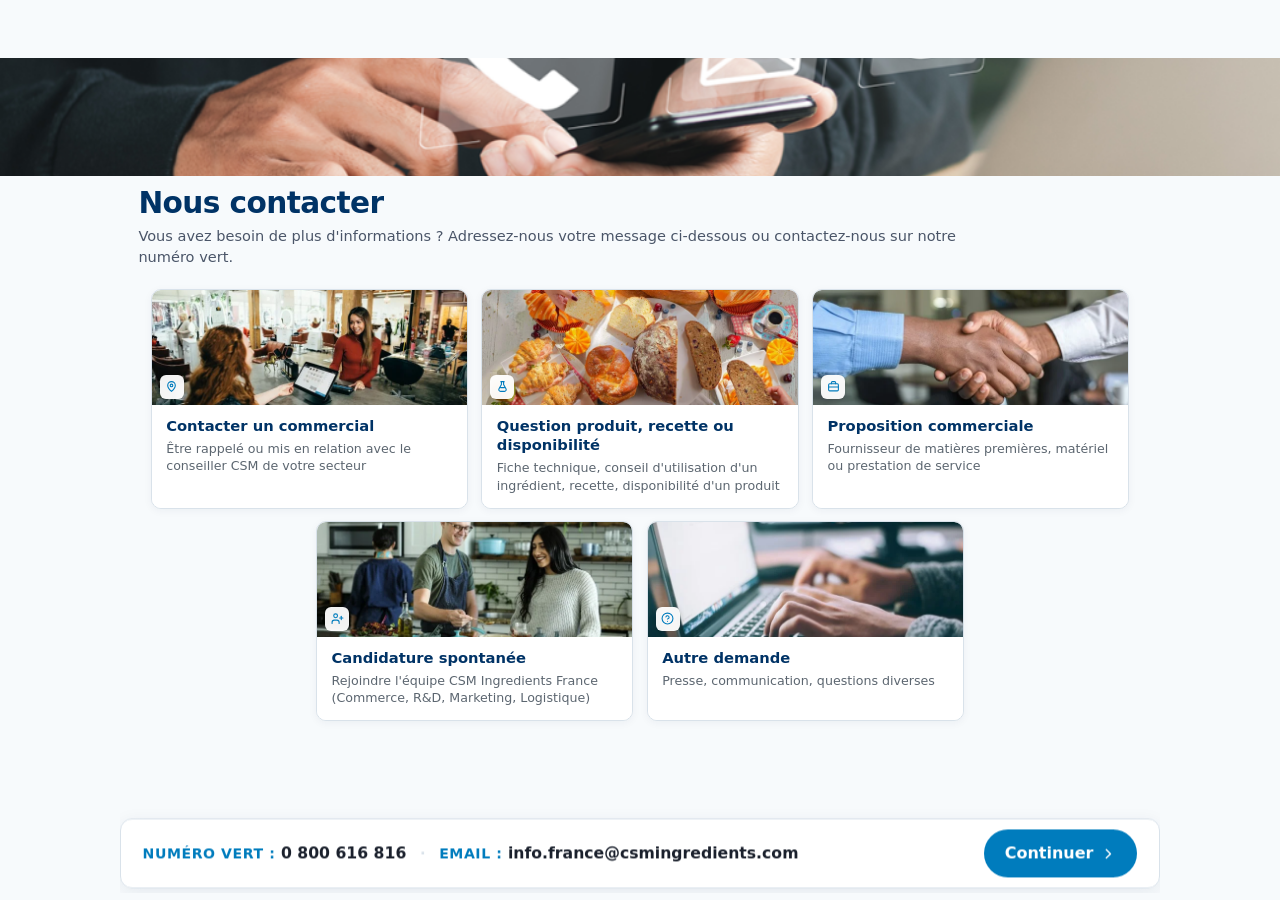
==== commit 68f1439a: "Mise à jour formulaire CSM sans carte avec clé Web3Forms" ====
--- a/contact.html
+++ b/contact.html
@@ -4,13 +4,13 @@
   <meta charset="UTF-8" />
   <meta name="viewport" content="width=device-width, initial-scale=1.0" />
   <title>Contact | CSM Ingredients France</title>
-  <link rel="stylesheet" href="css/contact-form.css?v=prod-60" />
+  <link rel="stylesheet" href="css/contact-form.css?v=prod-62" />
       <style>
     /* Vue Desktop : Tout tient dans la hauteur de l'écran (100vh).
        ZÉRO double scroll de la page : tout est visible directement. */
     @media (min-width: 769px) {
       html, body {
-        min-height: 100vh;
+        height: 100vh;
         margin: 0;
         padding: 0;
         overflow-x: hidden;
@@ -63,32 +63,19 @@
         min-height: 0;
         display: flex;
         flex-direction: column;
-        justify-content: center;
         overflow-y: auto;
       }
     }
 
-    @media (min-width: 769px) and (max-height: 820px) {
+    @media (min-width: 769px) and (max-height: 800px) {
       .csm-site-header-space {
-        height: 32px;
+        height: 48px;
       }
       .csm-contact-hero img {
-        height: 75px;
+        height: 90px;
       }
       .csm-contact-page-container {
-        padding: 0.2rem 1rem 0.35rem;
-      }
-    }
-
-    @media (min-width: 769px) and (max-height: 680px) {
-      .csm-site-header-space {
-        height: 14px;
-      }
-      .csm-contact-hero img {
-        height: 55px;
-      }
-      .csm-contact-page-container {
-        padding: 0.1rem 0.75rem 0.25rem;
+        padding: 0.25rem 1rem 0.25rem;
       }
     }
 
@@ -160,7 +147,7 @@
   <script type="module">
     if (window.location.protocol === 'file:') throw new Error('Utilisez un serveur local pour tester');
 
-    import { ContactForm } from './js/form.js?v=prod-60';
+    import { ContactForm } from './js/form.js?v=prod-62';
 
     async function bootstrap() {
       const configRes = await fetch('data/form-config.json', { cache: 'no-store' }).catch(() => null);
--- a/css/contact-form.css
+++ b/css/contact-form.css
@@ -196,7 +196,7 @@
   flex-wrap: nowrap;
   gap: 1.25rem;
   padding: 0.65rem 1.35rem;
-  margin-top: 0.25rem;
+  margin-top: auto;
   margin-bottom: 0.15rem;
   border: 1.5px solid var(--csm-border);
   border-radius: var(--csm-radius);
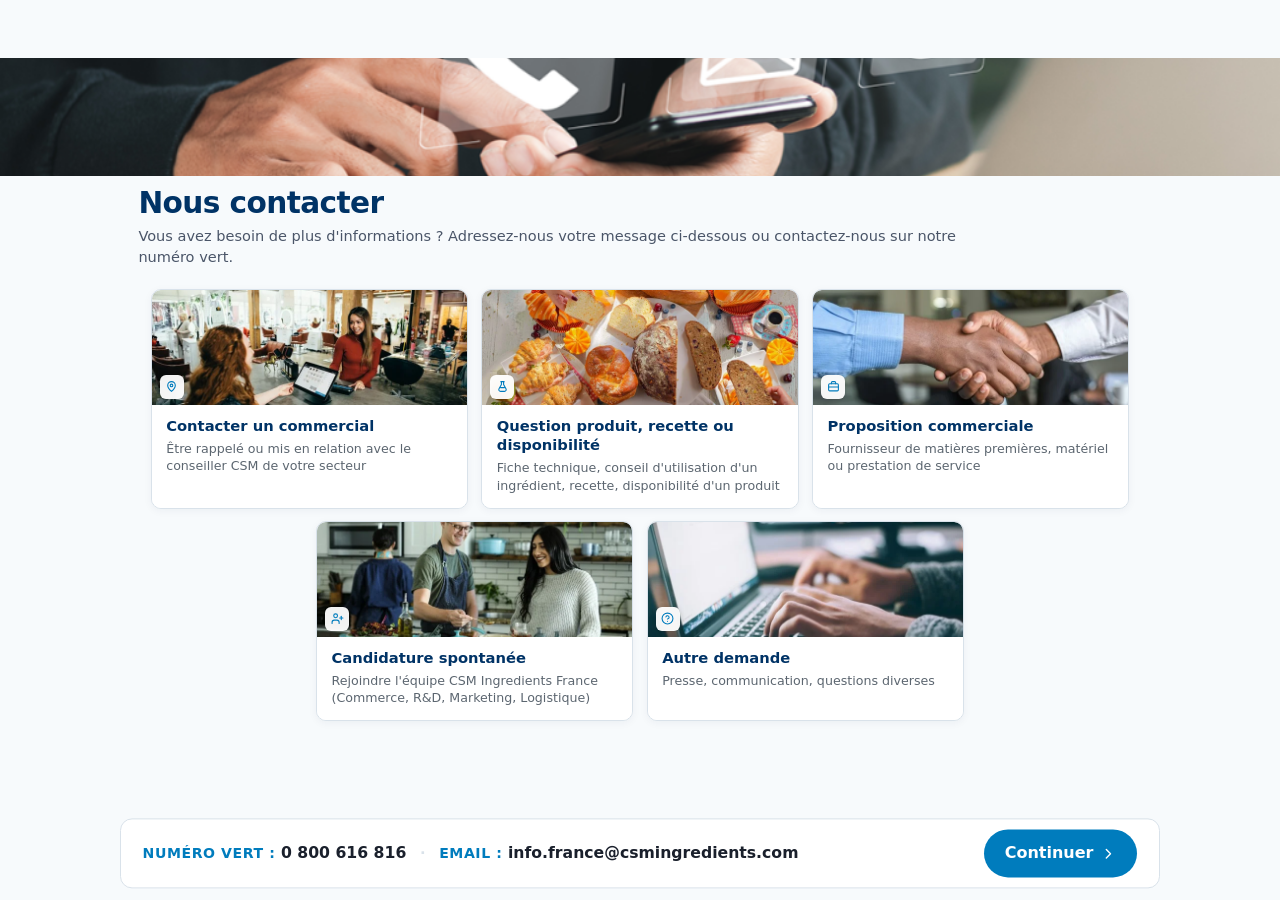
==== commit cb2471d2: "Mise à jour formulaire CSM sans carte avec clé Web3Forms" ====
--- a/contact.html
+++ b/contact.html
@@ -4,7 +4,7 @@
   <meta charset="UTF-8" />
   <meta name="viewport" content="width=device-width, initial-scale=1.0" />
   <title>Contact | CSM Ingredients France</title>
-  <link rel="stylesheet" href="css/contact-form.css?v=prod-62" />
+  <link rel="stylesheet" href="css/contact-form.css?v=prod-63" />
       <style>
     /* Vue Desktop : Tout tient dans la hauteur de l'écran (100vh).
        ZÉRO double scroll de la page : tout est visible directement. */
@@ -130,7 +130,17 @@
 
   <div class="csm-contact-page-container">
     <!-- Formulaire interactif et carte commerciale -->
-    <main id="csm-contact-form-root" data-web3forms-key="30a6ee65-e232-4c5a-8c8c-4e7c9570872c" aria-label="Formulaire de contact CSM Ingredients"></main>
+    <!-- Configuration de déploiement CSM :
+         - data-submit-url : Laissez vide pour utiliser Web3Forms en test, ou mettez l'URL de votre serveur/API CSM en production
+         - data-web3forms-key : Clé d'envoi Web3Forms (utilisée si submit-url est vide)
+         - data-recaptcha-key : Clé de site Google reCAPTCHA v3/v2 pour bloquer les bots (optionnel)
+         - data-turnstile-key : Clé de site Cloudflare Turnstile (alternative moderne à reCAPTCHA) -->
+    <main id="csm-contact-form-root"
+          data-submit-url=""
+          data-web3forms-key="30a6ee65-e232-4c5a-8c8c-4e7c9570872c"
+          data-recaptcha-key=""
+          data-turnstile-key=""
+          aria-label="Formulaire de contact CSM Ingredients"></main>
   </div>
 
   <script>
@@ -147,7 +157,7 @@
   <script type="module">
     if (window.location.protocol === 'file:') throw new Error('Utilisez un serveur local pour tester');
 
-    import { ContactForm } from './js/form.js?v=prod-62';
+    import { ContactForm } from './js/form.js?v=prod-63';
 
     async function bootstrap() {
       const configRes = await fetch('data/form-config.json', { cache: 'no-store' }).catch(() => null);
@@ -162,8 +172,17 @@
         submitUrl = 'https://api.web3forms.com/submit';
       }
       const clientLookupUrl = formRoot.dataset.clientLookupUrl || params.get('clientLookupUrl') || params.get('lookupUrl') || '';
+      const recaptchaSiteKey = formRoot.dataset.recaptchaKey || formRoot.dataset.recaptchaSiteKey || params.get('recaptchaKey') || '';
+      const turnstileSiteKey = formRoot.dataset.turnstileKey || formRoot.dataset.turnstileSiteKey || params.get('turnstileKey') || '';
 
-      const form = new ContactForm(formRoot, {}, null, { submitUrl, web3formsKey, config, clientLookupUrl });
+      const form = new ContactForm(formRoot, {}, null, {
+        submitUrl,
+        web3formsKey,
+        config,
+        clientLookupUrl,
+        recaptchaSiteKey,
+        turnstileSiteKey
+      });
       form.init();
     }
 
--- a/css/contact-form.css
+++ b/css/contact-form.css
@@ -156,7 +156,7 @@
   width: 6px;
 }
 .csm-wizard__body::-webkit-scrollbar-track {
-  background: #f1f5f9;
+  background: transparent;
   border-radius: 4px;
 }
 .csm-wizard__body::-webkit-scrollbar-thumb {
@@ -200,20 +200,18 @@
   margin-bottom: 0.15rem;
   border: 1.5px solid var(--csm-border);
   border-radius: var(--csm-radius);
-  background: rgba(255, 255, 255, 0.98);
-  backdrop-filter: blur(10px);
-  -webkit-backdrop-filter: blur(10px);
-  box-shadow: 0 4px 18px rgba(0, 44, 73, 0.08);
+  background: #ffffff;
+  box-shadow: none;
   opacity: 1;
-  transition: box-shadow 0.25s ease, border-color 0.25s ease;
+  transition: border-color 0.25s ease;
 }
 
 .csm-wizard__footer:hover,
 .csm-wizard__footer:focus-within,
 .csm-wizard__footer:active {
   opacity: 1;
-  box-shadow: 0 10px 28px rgba(0, 44, 73, 0.14);
-  border-color: #b5c7d5;
+  box-shadow: none;
+  border-color: #007cbd;
 }
 
 .csm-footer-quick-contact {
@@ -2923,7 +2921,7 @@
     margin-top: 1.25rem !important;
     margin-bottom: 1.5rem !important;
     border-radius: 12px;
-    box-shadow: 0 4px 16px rgba(0, 44, 73, 0.08) !important;
+    box-shadow: none !important;
   }
 
   .csm-footer-quick-contact {
@@ -3527,10 +3525,10 @@
 
 
 .csm-wizard__step-label-row {
-  display: inline-flex !important;
+  display: flex !important;
   flex-direction: row !important;
   align-items: center !important;
-  flex-wrap: nowrap !important;
+  flex-wrap: wrap !important;
   gap: 0.65rem !important;
   margin: 0.2rem 0 0 !important;
   vertical-align: middle !important;
@@ -3660,3 +3658,66 @@
   color: var(--csm-blue);
   text-decoration: underline;
 }
+
+/* Placeholder et badge Captcha discret */
+.csm-captcha-slot {
+  display: flex;
+  align-items: center;
+  justify-content: flex-start;
+  margin-top: 0.65rem;
+  margin-bottom: 0.15rem;
+  gap: 0.5rem;
+  flex-wrap: wrap;
+}
+
+.csm-saved-badge--captcha {
+  background: #f8fafc !important;
+  border: 1px solid #cbd5e1 !important;
+  color: #334155 !important;
+  padding: 0.2rem 0.65rem !important;
+  gap: 0.45rem !important;
+  box-shadow: 0 1px 2px rgba(0, 0, 0, 0.04) !important;
+}
+
+.csm-saved-badge--captcha .csm-saved-badge__check {
+  display: inline-flex !important;
+  align-items: center !important;
+  color: #007cbd !important;
+  font-size: 0.85rem !important;
+}
+
+.csm-saved-badge--captcha .csm-saved-badge__check svg {
+  width: 14px;
+  height: 14px;
+}
+
+.csm-captcha-status-dot {
+  width: 7px;
+  height: 7px;
+  border-radius: 50%;
+  background: #22c55e;
+  box-shadow: 0 0 0 2px rgba(34, 197, 94, 0.25);
+  display: inline-block;
+  margin-left: 0.2rem;
+  animation: csmPulse 2s infinite ease-in-out;
+}
+
+@keyframes csmPulse {
+  0%, 100% { transform: scale(1); opacity: 0.9; }
+  50% { transform: scale(1.15); opacity: 1; }
+}
+
+.csm-turnstile-container {
+  display: inline-flex;
+}
+
+.csm-turnstile-hidden-slot {
+  display: none !important;
+}
+
+.csm-saved-badge--captcha {
+  background: #f8fafc !important;
+  border: 1px solid #c8dcf0 !important;
+  color: #1e3a58 !important;
+  font-weight: 500 !important;
+}
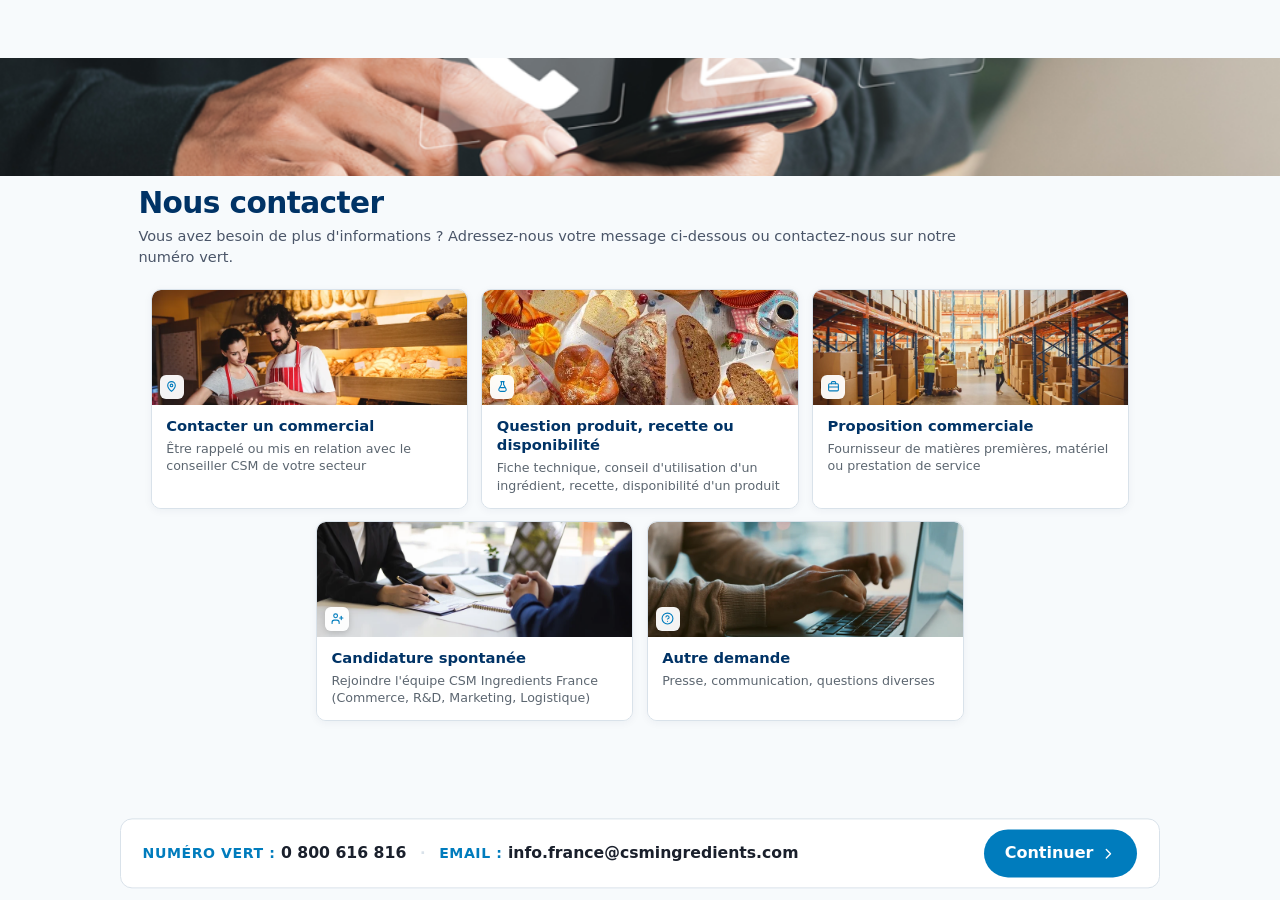
==== commit 8ef625f8: "Mise à jour formulaire CSM sans carte avec clé Web3Forms" ====
--- a/contact.html
+++ b/contact.html
@@ -4,7 +4,7 @@
   <meta charset="UTF-8" />
   <meta name="viewport" content="width=device-width, initial-scale=1.0" />
   <title>Contact | CSM Ingredients France</title>
-  <link rel="stylesheet" href="css/contact-form.css?v=prod-63" />
+  <link rel="stylesheet" href="css/contact-form.css?v=prod-64" />
       <style>
     /* Vue Desktop : Tout tient dans la hauteur de l'écran (100vh).
        ZÉRO double scroll de la page : tout est visible directement. */
@@ -157,7 +157,7 @@
   <script type="module">
     if (window.location.protocol === 'file:') throw new Error('Utilisez un serveur local pour tester');
 
-    import { ContactForm } from './js/form.js?v=prod-63';
+    import { ContactForm } from './js/form.js?v=prod-64';
 
     async function bootstrap() {
       const configRes = await fetch('data/form-config.json', { cache: 'no-store' }).catch(() => null);
--- a/css/contact-form.css
+++ b/css/contact-form.css
@@ -699,6 +699,17 @@
   transform: scale(1.05);
 }
 
+/* Positionnement fin du cadrage par motif */
+.csm-intent-card--visual[data-intent="candidature"] .csm-intent-card__img,
+.csm-intent-card--candidature .csm-intent-card__img {
+  object-position: center 20% !important;
+}
+
+.csm-intent-card--visual[data-intent="contact_commercial"] .csm-intent-card__img,
+.csm-intent-card--contact_commercial .csm-intent-card__img {
+  object-position: center 30% !important;
+}
+
 .csm-intent-card--visual .csm-intent-card__media-badge {
   position: absolute;
   bottom: 6px;
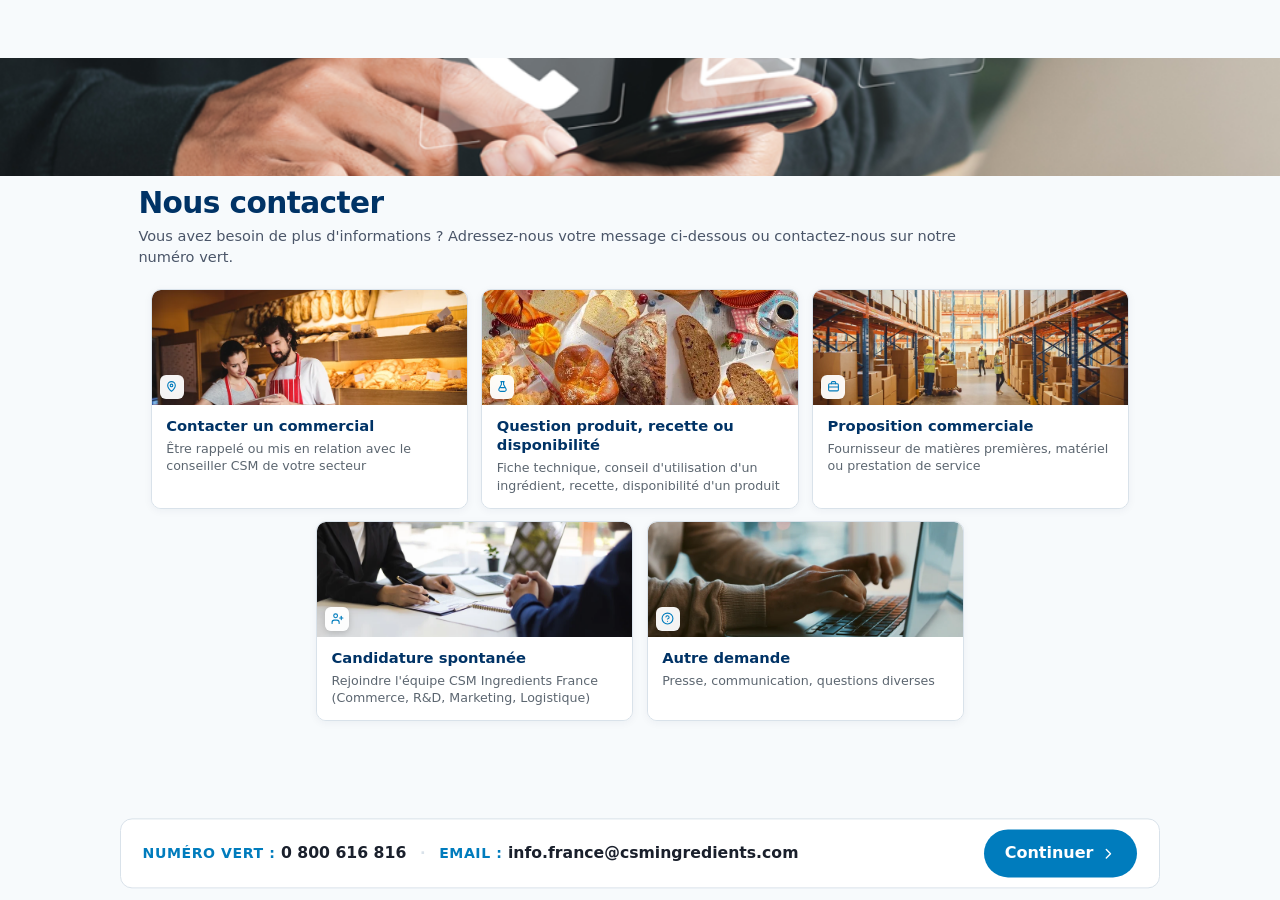
==== commit 776443fe: "Mise à jour formulaire CSM sans carte avec clé Web3Forms" ====
--- a/contact.html
+++ b/contact.html
@@ -4,7 +4,7 @@
   <meta charset="UTF-8" />
   <meta name="viewport" content="width=device-width, initial-scale=1.0" />
   <title>Contact | CSM Ingredients France</title>
-  <link rel="stylesheet" href="css/contact-form.css?v=prod-64" />
+  <link rel="stylesheet" href="css/contact-form.css?v=prod-65" />
       <style>
     /* Vue Desktop : Tout tient dans la hauteur de l'écran (100vh).
        ZÉRO double scroll de la page : tout est visible directement. */
@@ -157,7 +157,7 @@
   <script type="module">
     if (window.location.protocol === 'file:') throw new Error('Utilisez un serveur local pour tester');
 
-    import { ContactForm } from './js/form.js?v=prod-64';
+    import { ContactForm } from './js/form.js?v=prod-65';
 
     async function bootstrap() {
       const configRes = await fetch('data/form-config.json', { cache: 'no-store' }).catch(() => null);
--- a/css/contact-form.css
+++ b/css/contact-form.css
@@ -707,7 +707,7 @@
 
 .csm-intent-card--visual[data-intent="contact_commercial"] .csm-intent-card__img,
 .csm-intent-card--contact_commercial .csm-intent-card__img {
-  object-position: center 30% !important;
+  object-position: center 18% !important;
 }
 
 .csm-intent-card--visual .csm-intent-card__media-badge {
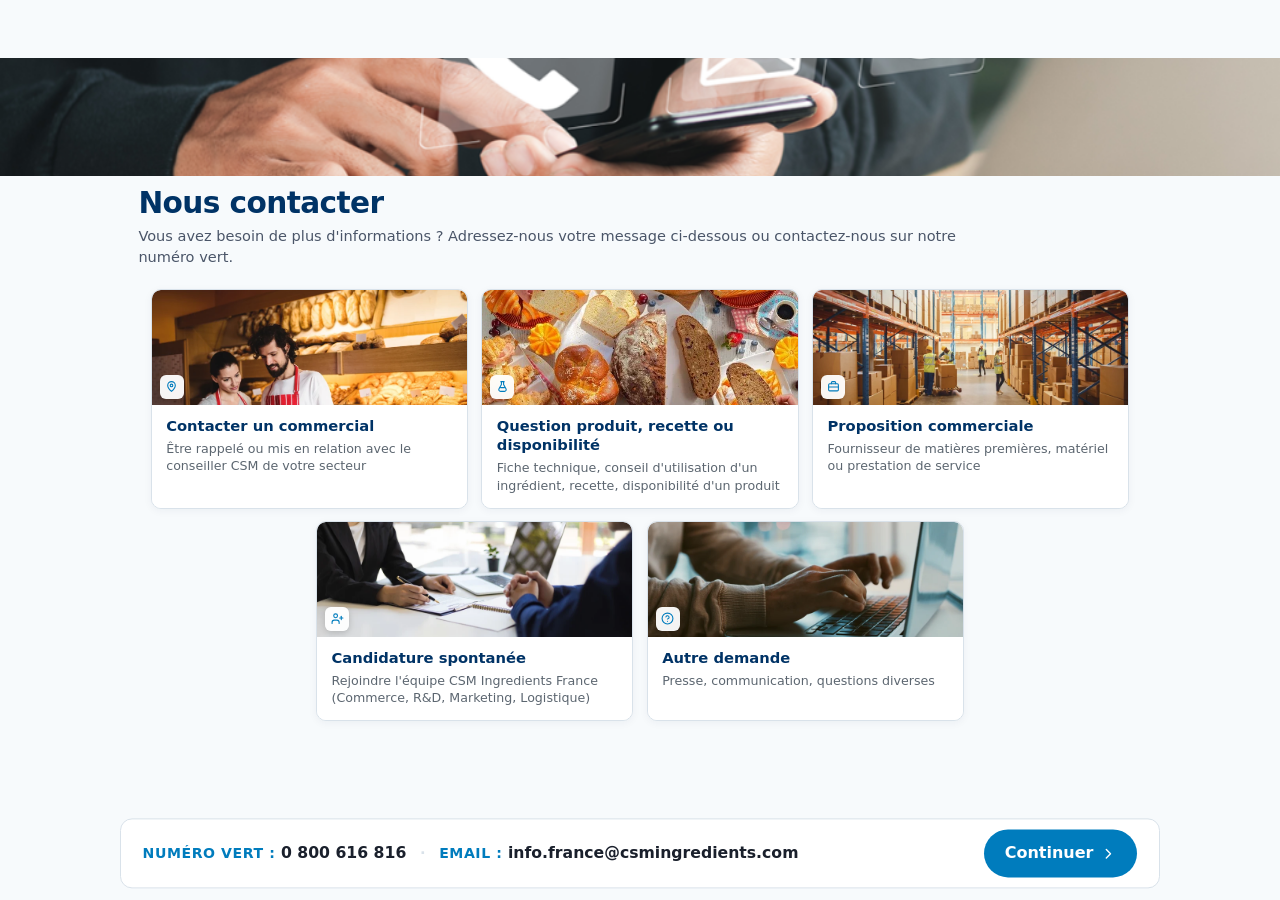
==== commit 54e891f4: "Mise à jour formulaire CSM sans carte avec clé Web3Forms" ====
--- a/contact.html
+++ b/contact.html
@@ -4,7 +4,7 @@
   <meta charset="UTF-8" />
   <meta name="viewport" content="width=device-width, initial-scale=1.0" />
   <title>Contact | CSM Ingredients France</title>
-  <link rel="stylesheet" href="css/contact-form.css?v=prod-65" />
+  <link rel="stylesheet" href="css/contact-form.css?v=prod-66" />
       <style>
     /* Vue Desktop : Tout tient dans la hauteur de l'écran (100vh).
        ZÉRO double scroll de la page : tout est visible directement. */
@@ -157,7 +157,7 @@
   <script type="module">
     if (window.location.protocol === 'file:') throw new Error('Utilisez un serveur local pour tester');
 
-    import { ContactForm } from './js/form.js?v=prod-65';
+    import { ContactForm } from './js/form.js?v=prod-66';
 
     async function bootstrap() {
       const configRes = await fetch('data/form-config.json', { cache: 'no-store' }).catch(() => null);
--- a/css/contact-form.css
+++ b/css/contact-form.css
@@ -707,7 +707,7 @@
 
 .csm-intent-card--visual[data-intent="contact_commercial"] .csm-intent-card__img,
 .csm-intent-card--contact_commercial .csm-intent-card__img {
-  object-position: center 18% !important;
+  object-position: center 10% !important;
 }
 
 .csm-intent-card--visual .csm-intent-card__media-badge {
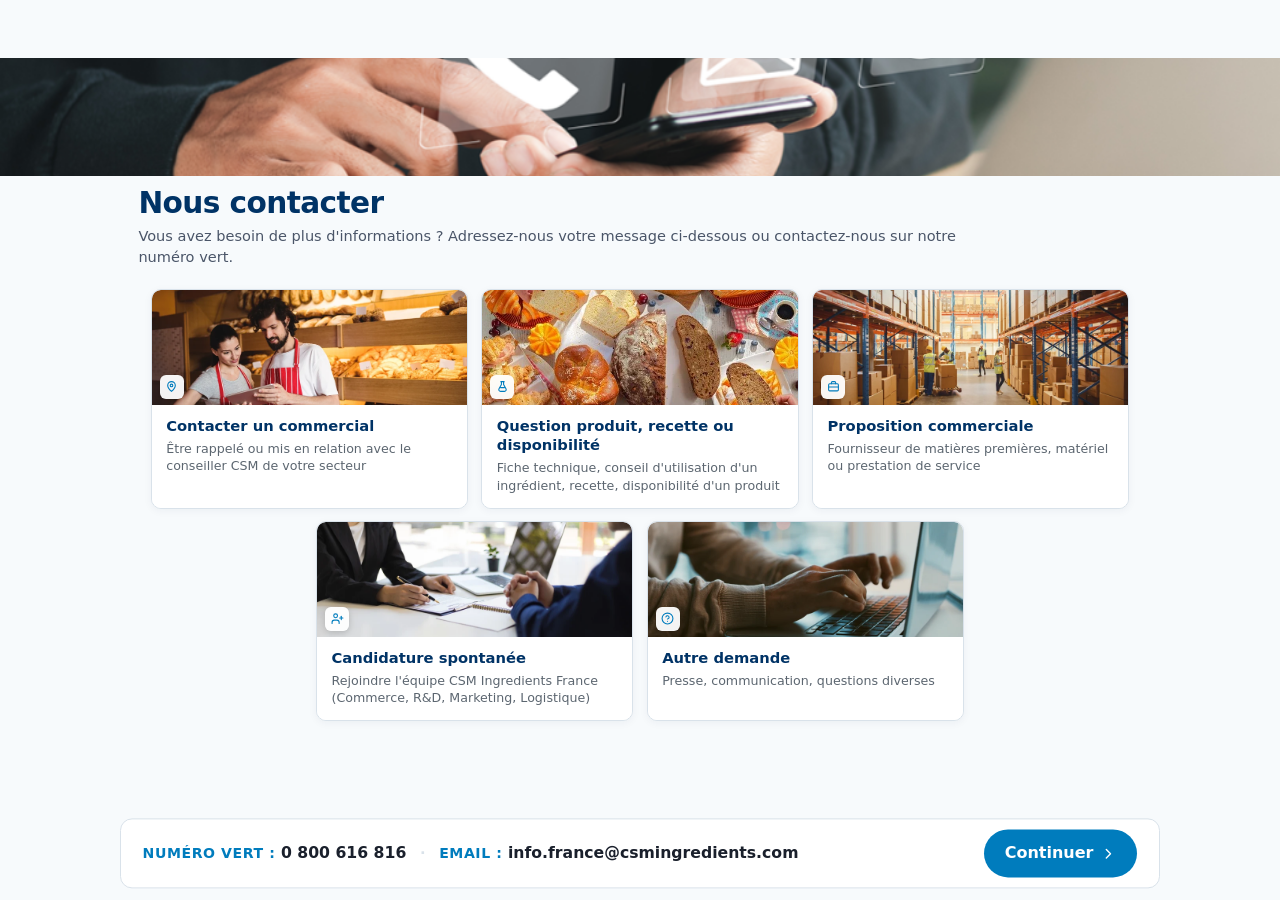
==== commit 43ad0386: "fix: cadrage photo commercial abaisse a 42 pourcent (prod-67)" ====
--- a/contact.html
+++ b/contact.html
@@ -4,7 +4,7 @@
   <meta charset="UTF-8" />
   <meta name="viewport" content="width=device-width, initial-scale=1.0" />
   <title>Contact | CSM Ingredients France</title>
-  <link rel="stylesheet" href="css/contact-form.css?v=prod-66" />
+  <link rel="stylesheet" href="css/contact-form.css?v=prod-67" />
       <style>
     /* Vue Desktop : Tout tient dans la hauteur de l'écran (100vh).
        ZÉRO double scroll de la page : tout est visible directement. */
@@ -157,7 +157,7 @@
   <script type="module">
     if (window.location.protocol === 'file:') throw new Error('Utilisez un serveur local pour tester');
 
-    import { ContactForm } from './js/form.js?v=prod-66';
+    import { ContactForm } from './js/form.js?v=prod-67';
 
     async function bootstrap() {
       const configRes = await fetch('data/form-config.json', { cache: 'no-store' }).catch(() => null);
--- a/css/contact-form.css
+++ b/css/contact-form.css
@@ -707,7 +707,7 @@
 
 .csm-intent-card--visual[data-intent="contact_commercial"] .csm-intent-card__img,
 .csm-intent-card--contact_commercial .csm-intent-card__img {
-  object-position: center 10% !important;
+  object-position: center 42% !important;
 }
 
 .csm-intent-card--visual .csm-intent-card__media-badge {
